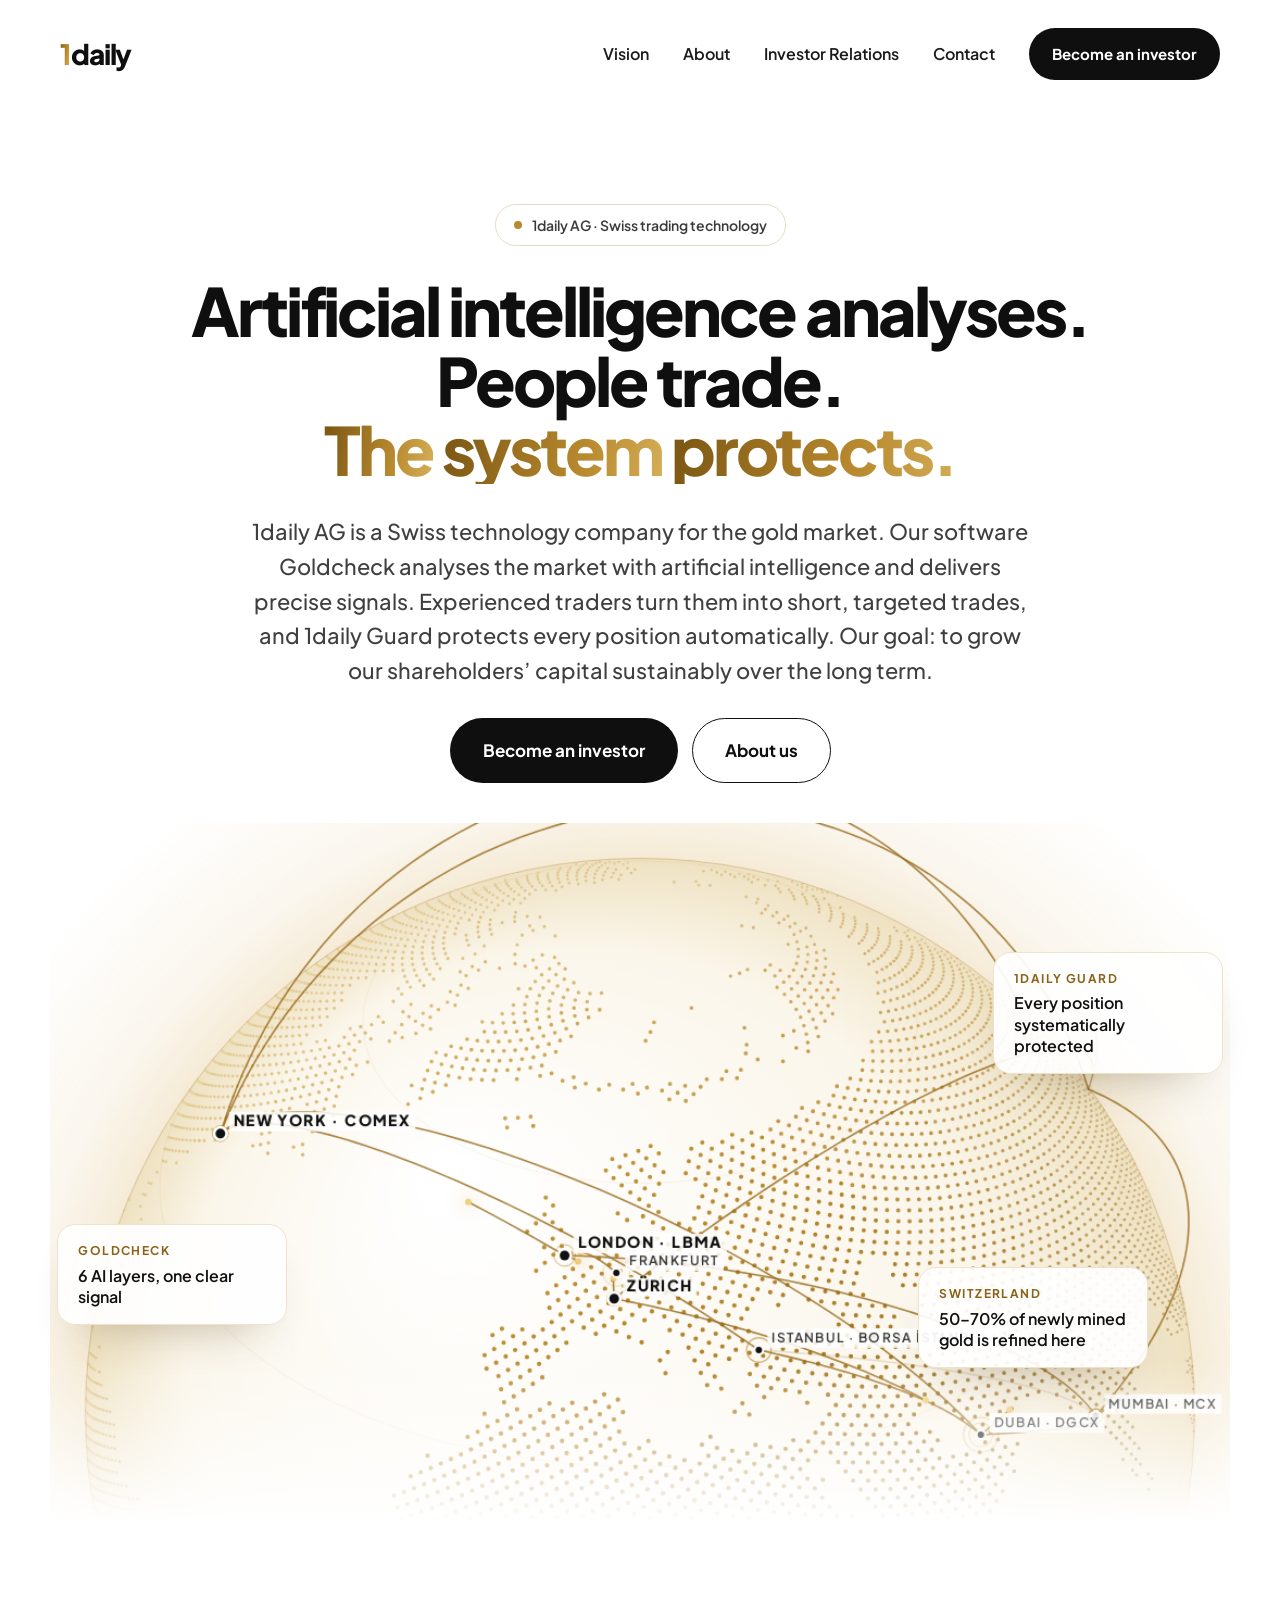
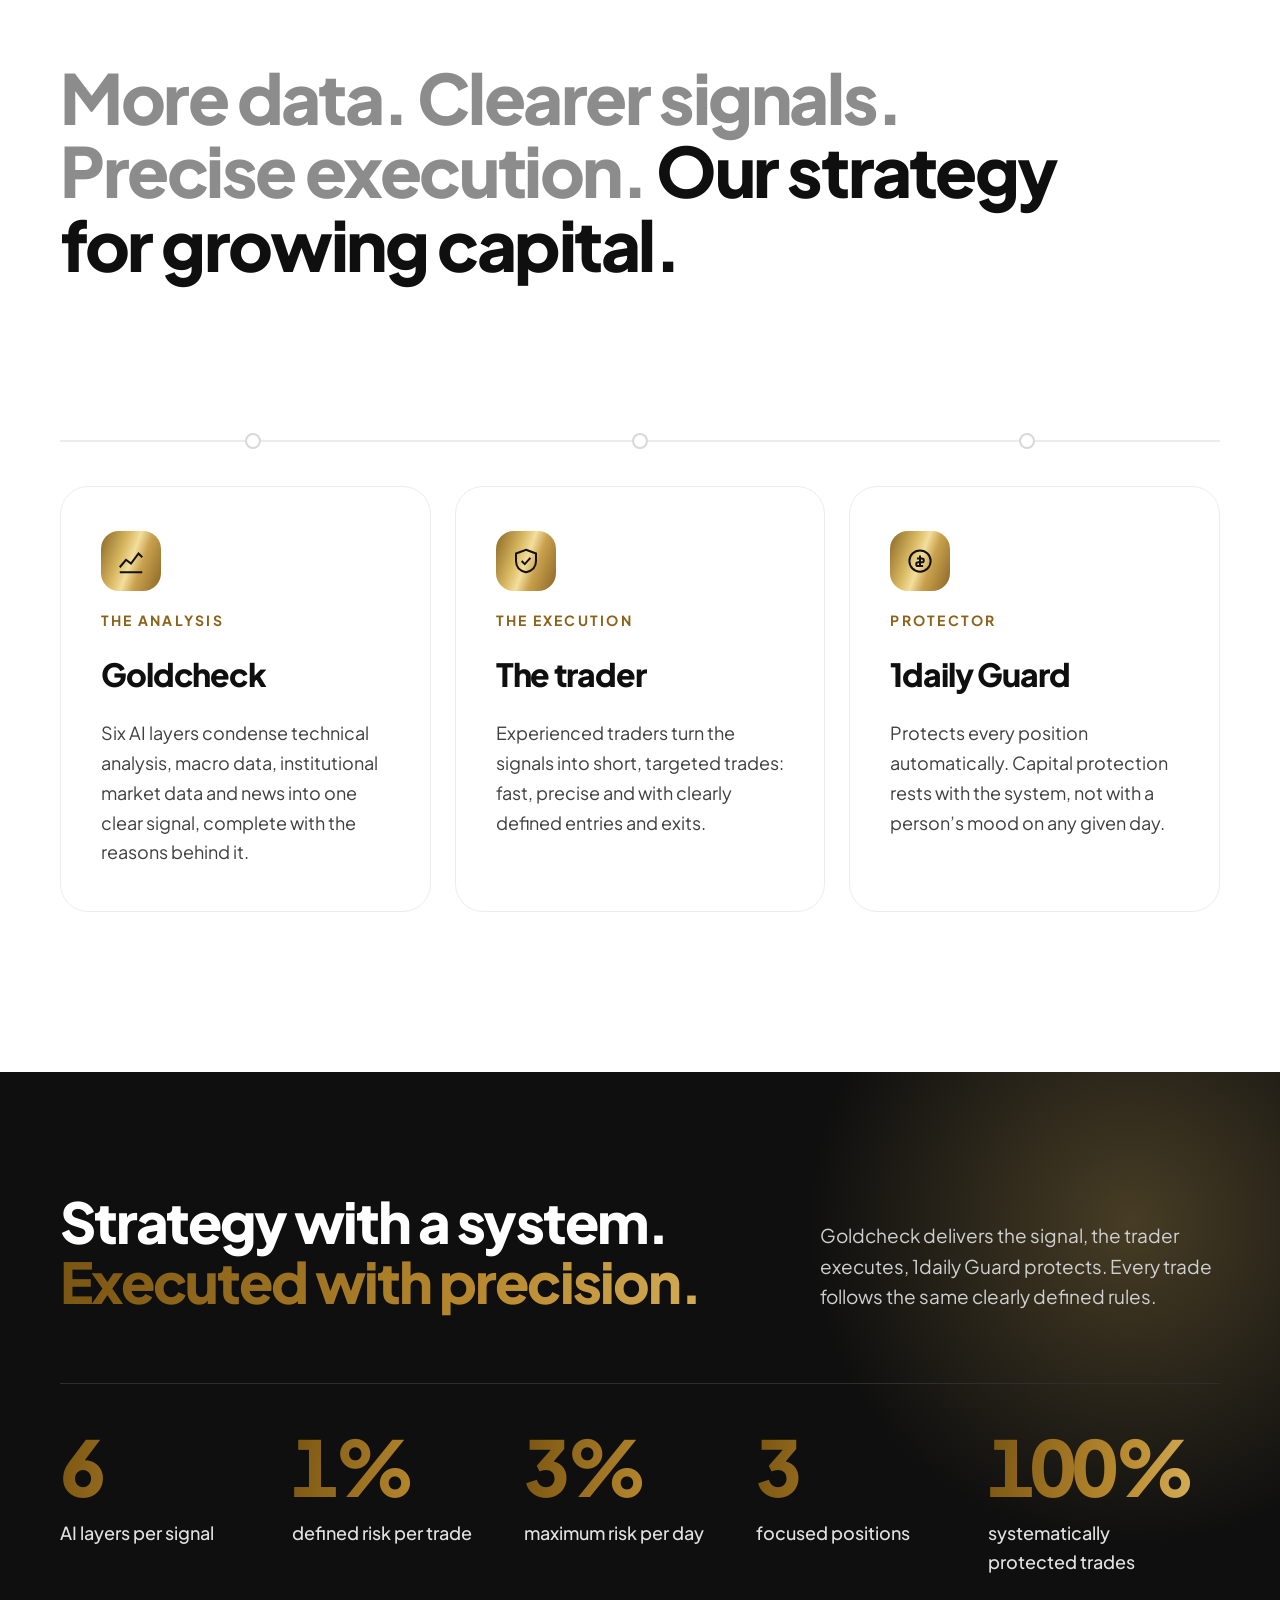
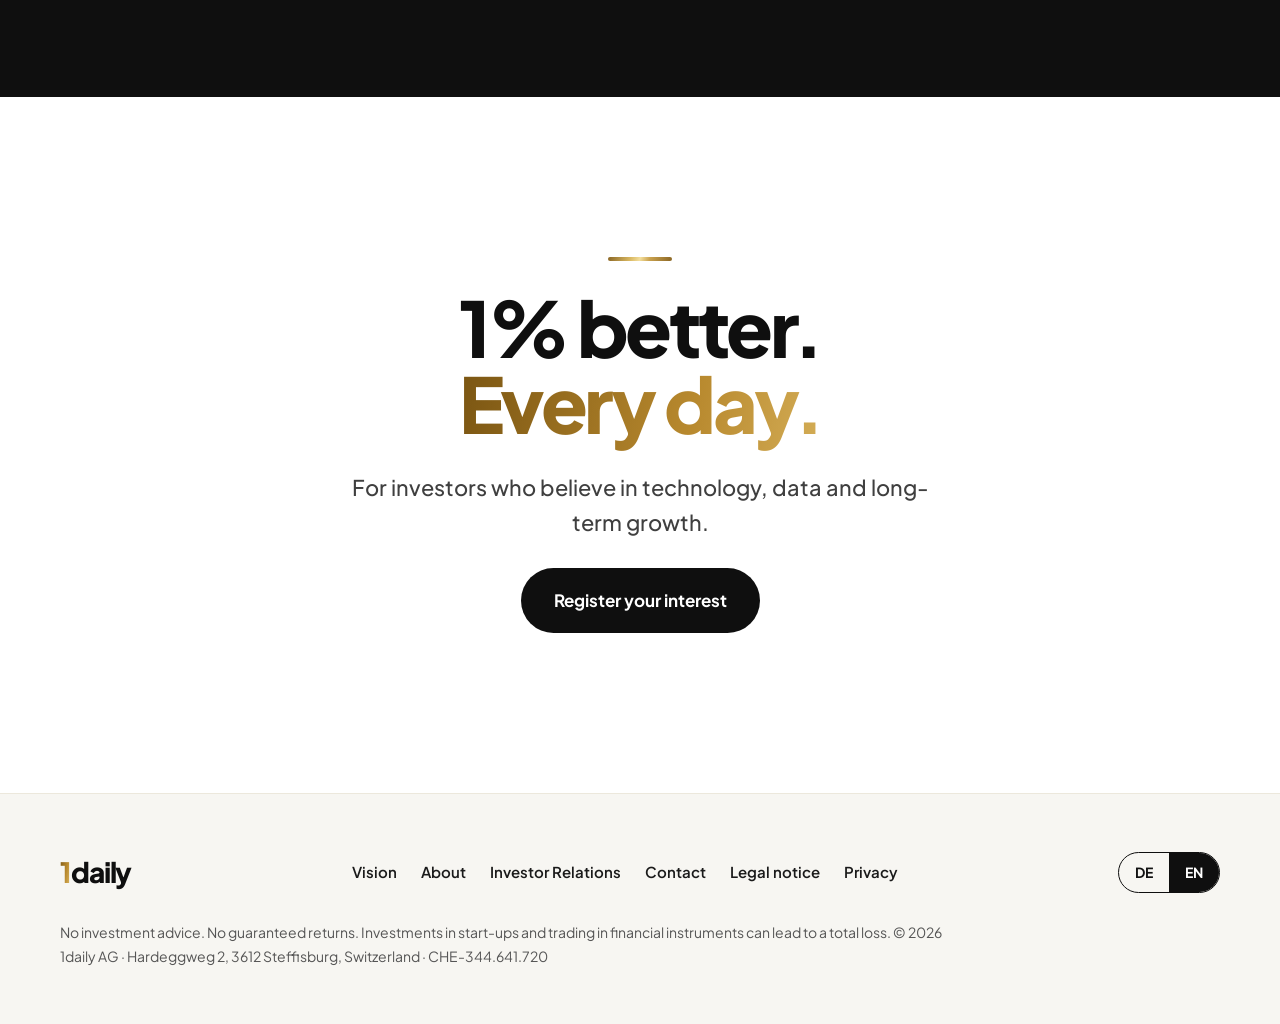
==== en/index.html @ 1e3e887a "Über uns: Gründerfoto (Mount Everest 2011) statt Platzhalter Co-Authored-By: Claude Opus 5.5 <norepl" ====
<!doctype html>
<html lang="en">
<head>
<meta charset="utf-8">
<meta name="viewport" content="width=device-width, initial-scale=1">
<title>1daily AG | Swiss trading technology for the gold market</title>
<meta name="description" content="1daily AG combines artificial intelligence, experienced traders and systematic capital protection for long-term, sustainable capital growth in the gold market.">
<meta property="og:type" content="website">
<meta property="og:title" content="1daily AG | Swiss trading technology for the gold market">
<meta property="og:description" content="1daily AG combines artificial intelligence, experienced traders and systematic capital protection for long-term, sustainable capital growth in the gold market.">
<meta property="og:locale" content="en_GB">
<meta name="theme-color" content="#FFFFFF">
<link rel="alternate" hreflang="de" href="../index.html">
<link rel="alternate" hreflang="en" href="index.html">
<link rel="alternate" hreflang="x-default" href="../index.html">
<link rel="icon" href="../assets/img/favicon.svg" type="image/svg+xml">
<link rel="preload" href="../assets/fonts/plus-jakarta-sans-latin-800-normal.woff2" as="font" type="font/woff2" crossorigin>
<link rel="stylesheet" href="../assets/css/style.css?v=7">
<script>
/* Spracherkennung: Deutsch ist Standard; ohne Deutsch im Browser → Englisch. Manuelle Wahl hat Vorrang. */
(function(){try{if(/bot|crawl|spider|slurp|lighthouse/i.test(navigator.userAgent))return;var cur=document.documentElement.lang,s=localStorage.getItem('lang'),want=s;
if(!want){var l=(navigator.languages&&navigator.languages.length?navigator.languages:[navigator.language||'']).map(function(x){return(x||'').toLowerCase()});
want=cur==='de'?(l.some(function(x){return x.indexOf('de')===0})?'de':'en'):((l[0]||'').indexOf('de')===0?'de':'en');}
if(want!==cur){var alt=document.querySelector('link[rel=alternate][hreflang='+want+']');if(alt)location.replace(alt.getAttribute('href'));}}catch(e){}})();
</script>
</head>
<body>
<a class="skip" href="#main">Skip to content</a>
<header class="site-header"><div class="wrap">
<a class="wordmark" href="index.html" aria-label="1daily AG, home"><span class="gold">1</span>daily</a>
<nav class="nav" aria-label="Main navigation"><a class="nl" href="vision.html">Vision</a><a class="nl" href="about.html">About</a><a class="nl" href="investor-relations.html">Investor Relations</a><a class="nl" href="contact.html">Contact</a><a class="btn btn-dark btn-sm" href="investor-relations.html#form">Become an investor</a></nav>
<button class="burger" type="button" data-menu="open" aria-label="Open menu" aria-expanded="false" aria-controls="mmenu"><svg width="28" height="28" viewBox="0 0 28 28" fill="none" stroke-width="2.2" stroke-linecap="round" aria-hidden="true"><defs><linearGradient id="bgold" x1="0" y1="0" x2="1" y2="0"><stop offset="0" stop-color="#8A6624"/><stop offset=".55" stop-color="#D9B862"/><stop offset="1" stop-color="#B8892E"/></linearGradient></defs><path stroke="url(#bgold)" d="M4 8h20M10 14h14M16 20h8"/></svg></button>
</div></header>
<div class="mmenu" id="mmenu" role="dialog" aria-modal="true" aria-label="Menu">
<div class="mmenu-top"><a class="wordmark" href="index.html" aria-label="1daily AG, home"><span class="gold">1</span>daily</a><button class="burger close" style="display:inline-flex" type="button" data-menu="close" aria-label="Close menu"><svg width="22" height="22" viewBox="0 0 24 24" fill="none" stroke="#0F0F0F" stroke-width="2" stroke-linecap="round" aria-hidden="true"><path d="M6 6l12 12M18 6L6 18"/></svg></button></div>
<nav aria-label="Mobile navigation"><a href="vision.html">Vision<svg width="22" height="22" viewBox="0 0 24 24" fill="none" stroke="#8A6219" stroke-width="2" aria-hidden="true"><path d="M5 12h14M13 6l6 6-6 6"/></svg></a><a href="about.html">About<svg width="22" height="22" viewBox="0 0 24 24" fill="none" stroke="#8A6219" stroke-width="2" aria-hidden="true"><path d="M5 12h14M13 6l6 6-6 6"/></svg></a><a href="investor-relations.html">Investor Relations<svg width="22" height="22" viewBox="0 0 24 24" fill="none" stroke="#8A6219" stroke-width="2" aria-hidden="true"><path d="M5 12h14M13 6l6 6-6 6"/></svg></a><a href="contact.html">Contact<svg width="22" height="22" viewBox="0 0 24 24" fill="none" stroke="#8A6219" stroke-width="2" aria-hidden="true"><path d="M5 12h14M13 6l6 6-6 6"/></svg></a></nav>
<div class="mmenu-bottom"><a class="btn btn-gold" href="investor-relations.html#form">Become an investor</a>
<div class="lang" style="align-self:center" aria-label="Language"><a href="../index.html" data-lang="de" hreflang="de" lang="de">Deutsch</a><a href="index.html" data-lang="en" hreflang="en" lang="en" aria-current="true">English</a></div>
<small>1daily AG · Steffisburg, Switzerland</small></div>
</div>
<main id="main">

<section class="hero">
<div class="pill up"><span class="dot blink"></span>1daily AG · Swiss trading technology</div>
<h1 class="h-xl up u1">Artificial intelligence analyses.<br>People trade.<br><span class="gold">The system protects.</span></h1>
<div class="up u2" style="display:flex;flex-direction:column;align-items:center;gap:8px">
<p class="lead" id="hero-lead">1daily AG is a Swiss technology company for the gold market. Our software Goldcheck analyses the market with artificial intelligence and delivers precise signals. Experienced traders turn them into short, targeted trades, and 1daily&nbsp;Guard protects every position automatically. Our goal: to grow our shareholders’ capital sustainably over the long term.</p>
<button class="more" type="button" data-more="hero-lead" aria-expanded="false" aria-controls="hero-lead"></button></div>
<div class="ctas up u3"><a class="btn btn-dark" href="investor-relations.html#form">Become an investor</a><a class="btn btn-light" href="about.html">About us</a></div>
</section>
<section class="globe-stage zoom" aria-label="Globe of the leading gold trading hubs">
<div class="globe-box"><canvas id="globe" data-cfg='{"lon0":6,"tilt":0.62,"scale":0.47,"speed":0.00005,"period":7600,"labels":true}' role="img" aria-label="Rotating globe with golden links between the leading gold trading hubs: London (LBMA), Zurich, Frankfurt, COMEX New York, SHFE Shanghai, JPX Osaka, MCX Mumbai, DGCX Dubai and Borsa İstanbul."></canvas></div>
<div class="globe-fade"></div>
<div class="chip float f1" style="left:3%;top:56%"><b>Goldcheck</b><span>6 AI layers, one clear signal</span></div>
<div class="chip float f2" style="right:3%;top:18%"><b>1daily&nbsp;Guard</b><span>Every position systematically protected</span></div>
<div class="chip float f3" style="right:9%;top:62%"><b>Switzerland</b><span>50–70% of newly mined gold is refined here</span></div>
</section>
<section class="wrap statement"><h2 class="reveal"><span class="muted">More data. Clearer signals. Precise execution.</span> Our strategy for growing capital.</h2></section>
<section class="wrap" style="padding-bottom:160px"><div class="grid g3" data-flow><article class="card reveal"><div class="icon"><svg width="30" height="30" viewBox="0 0 24 24" fill="none" stroke="#111" stroke-width="1.6" aria-hidden="true"><path d="M3 17l5-6 4 3 6-8 3 3"/><path d="M3 21h18"/></svg></div><div class="eyebrow">The analysis</div><h3>Goldcheck</h3><p>Six AI layers condense technical analysis, macro data, institutional market data and news into one clear signal, complete with the reasons behind it.</p></article><article class="card reveal"><div class="icon"><svg width="30" height="30" viewBox="0 0 24 24" fill="none" stroke="#111" stroke-width="1.6" aria-hidden="true"><path d="M12 3l8 3v6c0 5-3.5 8-8 9-4.5-1-8-4-8-9V6z"/><path d="M8.5 12l2.5 2.5 4.5-5"/></svg></div><div class="eyebrow">The execution</div><h3>The trader</h3><p>Experienced traders turn the signals into short, targeted trades: fast, precise and with clearly defined entries and exits.</p></article><article class="card reveal"><div class="icon"><svg width="30" height="30" viewBox="0 0 24 24" fill="none" stroke="#111" stroke-width="1.6" aria-hidden="true"><circle cx="12" cy="12" r="8.5"/><path d="M12 7.5v9M9.5 10h4a1.5 1.5 0 010 3h-3a1.5 1.5 0 000 3h4"/></svg></div><div class="eyebrow">Protector</div><h3>1daily&nbsp;Guard</h3><p>Protects every position automatically. Capital protection rests with the system, not with a person’s mood on any given day.</p></article></div></section>
<section class="dark"><div class="glow"></div><div class="wrap sec" style="position:relative;display:flex;flex-direction:column;gap:72px">
<div class="reveal" style="display:flex;flex-wrap:wrap;justify-content:space-between;align-items:flex-end;gap:28px">
<h2 class="h-l">Strategy with a system.<br><span class="gold">Executed with precision.</span></h2>
<p style="font-size:19px;max-width:400px">Goldcheck delivers the signal, the trader executes, 1daily&nbsp;Guard protects. Every trade follows the same clearly defined rules.</p></div>
<div class="rules"><div class="reveal"><div class="big gold">6</div><span>AI layers per signal</span></div><div class="reveal"><div class="big gold">1%</div><span>defined risk per trade</span></div><div class="reveal"><div class="big gold">3%</div><span>maximum risk per day</span></div><div class="reveal"><div class="big gold">3</div><span>focused positions</span></div><div class="reveal"><div class="big gold">100%</div><span>systematically protected trades</span></div></div></div></section>
<section class="wrap sec center" style="padding-top:160px;padding-bottom:160px">
<div class="bar reveal"></div>
<h2 class="reveal" style="font-size:clamp(44px,6vw,84px);line-height:1;letter-spacing:-.045em">1% better.<br><span class="gold">Every day.</span></h2>
<p class="reveal lead" style="max-width:600px">For investors who believe in technology, data and long-term growth.</p>
<a class="btn btn-dark reveal" href="investor-relations.html#form">Register your interest</a>
</section>
</main>
<footer class="site-footer"><div class="wrap">
<div class="foot-top"><a class="wordmark" href="index.html" aria-label="1daily AG, home"><span class="gold">1</span>daily</a>
<nav class="foot-nav" aria-label="Footer"><a href="vision.html">Vision</a><a href="about.html">About</a><a href="investor-relations.html">Investor Relations</a><a href="contact.html">Contact</a><a href="contact.html#impressum">Legal notice</a><a href="privacy.html">Privacy</a></nav>
<div class="lang" role="group" aria-label="Choose language"><a href="../index.html" data-lang="de" hreflang="de" lang="de">DE</a><a href="index.html" data-lang="en" hreflang="en" lang="en" aria-current="true">EN</a></div></div>
<p class="foot-legal">No investment advice. No guaranteed returns. Investments in start-ups and trading in financial instruments can lead to a total loss. © 2026 1daily AG · Hardeggweg 2, 3612 Steffisburg, Switzerland · CHE-344.641.720</p>
</div></footer>
<script src="../assets/js/config.js?v=5"></script>
<script src="../assets/js/globe.js?v=5"></script>
<script src="../assets/js/anim.js?v=4"></script>
<script src="../assets/js/main.js?v=4"></script>
</body>
</html>
---- assets/css/style.css ----
/* 1daily AG – Website Stylesheet */
@font-face{font-family:"Plus Jakarta Sans";font-style:normal;font-weight:400;font-display:swap;src:url(../fonts/plus-jakarta-sans-latin-400-normal.woff2) format("woff2");unicode-range:U+0000-00FF,U+0131,U+0152-0153,U+02BB-02BC,U+02C6,U+02DA,U+02DC,U+0304,U+0308,U+0329,U+2000-206F,U+20AC,U+2122,U+2191,U+2193,U+2212,U+2215,U+FEFF,U+FFFD}
@font-face{font-family:"Plus Jakarta Sans";font-style:normal;font-weight:500;font-display:swap;src:url(../fonts/plus-jakarta-sans-latin-500-normal.woff2) format("woff2");unicode-range:U+0000-00FF,U+0131,U+0152-0153,U+02BB-02BC,U+02C6,U+02DA,U+02DC,U+0304,U+0308,U+0329,U+2000-206F,U+20AC,U+2122,U+2191,U+2193,U+2212,U+2215,U+FEFF,U+FFFD}
@font-face{font-family:"Plus Jakarta Sans";font-style:normal;font-weight:600;font-display:swap;src:url(../fonts/plus-jakarta-sans-latin-600-normal.woff2) format("woff2");unicode-range:U+0000-00FF,U+0131,U+0152-0153,U+02BB-02BC,U+02C6,U+02DA,U+02DC,U+0304,U+0308,U+0329,U+2000-206F,U+20AC,U+2122,U+2191,U+2193,U+2212,U+2215,U+FEFF,U+FFFD}
@font-face{font-family:"Plus Jakarta Sans";font-style:normal;font-weight:700;font-display:swap;src:url(../fonts/plus-jakarta-sans-latin-700-normal.woff2) format("woff2");unicode-range:U+0000-00FF,U+0131,U+0152-0153,U+02BB-02BC,U+02C6,U+02DA,U+02DC,U+0304,U+0308,U+0329,U+2000-206F,U+20AC,U+2122,U+2191,U+2193,U+2212,U+2215,U+FEFF,U+FFFD}
@font-face{font-family:"Plus Jakarta Sans";font-style:normal;font-weight:800;font-display:swap;src:url(../fonts/plus-jakarta-sans-latin-800-normal.woff2) format("woff2");unicode-range:U+0000-00FF,U+0131,U+0152-0153,U+02BB-02BC,U+02C6,U+02DA,U+02DC,U+0304,U+0308,U+0329,U+2000-206F,U+20AC,U+2122,U+2191,U+2193,U+2212,U+2215,U+FEFF,U+FFFD}
@font-face{font-family:"Plus Jakarta Sans";font-style:normal;font-weight:400;font-display:swap;src:url(../fonts/plus-jakarta-sans-latin-ext-400-normal.woff2) format("woff2");unicode-range:U+0100-02BA,U+02BD-02C5,U+02C7-02CC,U+02CE-02D7,U+02DD-02FF,U+0304,U+0308,U+0329,U+1D00-1DBF,U+1E00-1E9F,U+1EF2-1EFF,U+2020,U+20A0-20AB,U+20AD-20C0,U+2113,U+2C60-2C7F,U+A720-A7FF}
@font-face{font-family:"Plus Jakarta Sans";font-style:normal;font-weight:600;font-display:swap;src:url(../fonts/plus-jakarta-sans-latin-ext-600-normal.woff2) format("woff2");unicode-range:U+0100-02BA,U+02BD-02C5,U+02C7-02CC,U+02CE-02D7,U+02DD-02FF,U+0304,U+0308,U+0329,U+1D00-1DBF,U+1E00-1E9F,U+1EF2-1EFF,U+2020,U+20A0-20AB,U+20AD-20C0,U+2113,U+2C60-2C7F,U+A720-A7FF}
@font-face{font-family:"Plus Jakarta Sans";font-style:normal;font-weight:800;font-display:swap;src:url(../fonts/plus-jakarta-sans-latin-ext-800-normal.woff2) format("woff2");unicode-range:U+0100-02BA,U+02BD-02C5,U+02C7-02CC,U+02CE-02D7,U+02DD-02FF,U+0304,U+0308,U+0329,U+1D00-1DBF,U+1E00-1E9F,U+1EF2-1EFF,U+2020,U+20A0-20AB,U+20AD-20C0,U+2113,U+2C60-2C7F,U+A720-A7FF}

:root{
  --ink:#0F0F0F;--text:#3F3F3F;--muted:#6A6A6A;--line:#ECECEC;--cream:#F7F6F2;--goldline:#ECE3CC;
  --gold-dark:#8A6219;--gold:#B8892E;
  --gold-text:linear-gradient(100deg,#7A5512 0%,#B8892E 30%,#D9B45E 50%,#B8892E 70%,#7A5512 100%);
  --gold-bg:linear-gradient(110deg,#8A6624 0%,#D9B862 35%,#F3DE9C 50%,#C9A14E 65%,#8A6624 100%);
  --wrap:1240px;--pad:40px;
}
*,*::before,*::after{box-sizing:border-box}
html{-webkit-text-size-adjust:100%;scroll-behavior:smooth}
body{margin:0;background:#FFF;color:#111;font-family:"Plus Jakarta Sans",ui-sans-serif,system-ui,-apple-system,"Segoe UI",sans-serif;font-size:18px;line-height:1.6;overflow-x:hidden}
a{color:inherit;text-decoration:none}
img{max-width:100%;display:block}
h1,h2,h3{margin:0;color:var(--ink);font-weight:800;letter-spacing:-.035em}
p{margin:0}
.wrap{max-width:var(--wrap);margin:0 auto;padding-left:var(--pad);padding-right:var(--pad)}
.skip{position:absolute;left:-999px;top:0;background:#000;color:#fff;padding:10px 16px;z-index:200}
.skip:focus{left:10px;top:10px}
:focus-visible{outline:3px solid #C9A14E;outline-offset:3px}

/* Typo */
.gold{background:var(--gold-text);background-size:220% 100%;-webkit-background-clip:text;background-clip:text;color:transparent;animation:sheen 7s linear infinite}
@keyframes sheen{to{background-position:-220% 0}}
.eyebrow{font-size:14px;font-weight:700;letter-spacing:.16em;text-transform:uppercase;color:var(--gold-dark)}
.h-xl{font-size:clamp(36px,5.2vw,78px);line-height:1.04;letter-spacing:-.045em}
.h-l{font-size:clamp(34px,4.4vw,64px);line-height:1.06}
.h-m{font-size:clamp(28px,3vw,40px);line-height:1.15}
.lead{font-size:clamp(19px,1.7vw,22px);line-height:1.6;font-weight:500;color:var(--text)}
.body{font-size:19px;line-height:1.7;font-weight:500;color:var(--text)}
.muted{color:#8C8C8C}

/* Buttons */
.btn{display:inline-flex;align-items:center;justify-content:center;gap:10px;border-radius:999px;font-weight:700;font-size:17px;padding:18px 32px;border:1.5px solid transparent;cursor:pointer;font-family:inherit;transition:transform .25s ease,box-shadow .25s ease}
.btn:hover{transform:translateY(-2px);box-shadow:0 14px 30px -14px rgba(0,0,0,.45)}
.btn-dark{background:var(--ink);color:#FFF}
.btn-light{background:#FFF;color:var(--ink);border-color:var(--ink)}
.btn-gold{background:var(--gold-bg);color:#111;font-weight:800}
.btn-sm{padding:13px 22px;font-size:15px}

/* Header */
.site-header{position:relative;z-index:20}
.site-header .wrap{display:flex;align-items:center;justify-content:space-between;gap:18px;padding-top:28px;padding-bottom:28px}
.wordmark{font-size:28px;font-weight:800;letter-spacing:-.04em;color:var(--ink)}
.nav{display:flex;align-items:center;gap:34px;font-size:16px;font-weight:600;color:#1A1A1A}
.nav a.nl:hover,.nav a[aria-current="page"]{color:var(--gold-dark)}
.burger{display:none;width:48px;height:48px;border-radius:12px;border:0;background:transparent;margin-right:-10px;transition:transform .25s ease;align-items:center;justify-content:center;cursor:pointer;padding:0}
.burger:hover{transform:translateX(-2px)}
.burger:active{transform:scale(.94)}
.mmenu{position:fixed;inset:0;z-index:100;background:#FFF;display:none;flex-direction:column;padding:28px 28px 36px;overflow-y:auto}
.menu-open .mmenu{display:flex;animation:menuin .35s cubic-bezier(.2,.7,.2,1) both}
.menu-open{overflow:hidden}
@keyframes menuin{from{opacity:0;transform:translateY(-12px)}to{opacity:1;transform:none}}
.mmenu-top{display:flex;justify-content:space-between;align-items:center}
.mmenu nav{display:flex;flex-direction:column;margin-top:48px;border-top:1px solid var(--line)}
.mmenu nav a{display:flex;justify-content:space-between;align-items:center;padding:22px 0;border-bottom:1px solid var(--line);font-size:30px;font-weight:800;letter-spacing:-.03em;color:var(--ink)}
.mmenu nav a:hover,.mmenu nav a[aria-current="page"]{color:var(--gold-dark)}
.mmenu-bottom{margin-top:auto;padding-top:40px;display:flex;flex-direction:column;gap:18px;text-align:center}
.mmenu-bottom .btn{width:100%;padding:20px;font-size:18px}
.mmenu-bottom small{font-size:14px;color:#555}

/* Hero (Startseite) */
.hero{max-width:1100px;margin:0 auto;padding:96px var(--pad) 0;text-align:center;display:flex;flex-direction:column;align-items:center;gap:30px}
.pill{display:inline-flex;align-items:center;gap:10px;border:1px solid #E6DCC2;border-radius:999px;padding:9px 18px;font-size:14px;font-weight:600;color:#3A3A3A}
.dot{width:8px;height:8px;border-radius:50%;background:var(--gold)}
.hero .lead{max-width:780px}
.more{display:none;background:none;border:0;padding:6px 0;font:inherit;font-size:16px;font-weight:700;color:var(--gold-dark);cursor:pointer}
.ctas{display:flex;flex-wrap:wrap;justify-content:center;gap:14px}
.globe-stage{position:relative;max-width:var(--wrap);margin:40px auto 0;height:clamp(420px,56vw,760px);overflow:hidden}
.globe-box{position:absolute;left:50%;top:0;width:min(1180px,140%);aspect-ratio:1/1;transform:translateX(-50%)}
.globe-box canvas{position:absolute;inset:0;width:100%;height:100%;display:block;cursor:grab;touch-action:pan-y}
.globe-fade{position:absolute;left:0;right:0;bottom:0;height:180px;background:linear-gradient(180deg,rgba(255,255,255,0) 0%,#FFF 90%);pointer-events:none}
.chip{position:absolute;background:rgba(255,255,255,.92);border:1px solid var(--goldline);border-radius:18px;padding:16px 20px;box-shadow:0 24px 50px -30px rgba(80,55,10,.45);display:flex;flex-direction:column;gap:4px;max-width:230px;pointer-events:none}
.chip b{font-size:12px;font-weight:700;letter-spacing:.12em;text-transform:uppercase;color:var(--gold-dark)}
.chip span{font-size:16px;font-weight:600;line-height:1.35;color:#111}
.statement{padding-top:120px;padding-bottom:160px}
.statement h2{font-size:clamp(34px,5.4vw,72px);line-height:1.06;max-width:1000px}

/* Karten */
.grid{display:grid;gap:24px}
.g3{grid-template-columns:repeat(auto-fit,minmax(300px,1fr))}
.g4{grid-template-columns:repeat(auto-fit,minmax(240px,1fr))}
.card{border:1.5px solid var(--line);border-radius:28px;padding:44px 40px;display:flex;flex-direction:column;gap:18px;background:#FFF;transition:transform .35s ease,border-color .35s ease,box-shadow .35s ease}
.card:hover{transform:translateY(-6px);border-color:#D9B45E;box-shadow:0 30px 60px -36px rgba(122,85,18,.45)}
.icon{width:60px;height:60px;border-radius:18px;background:var(--gold-bg);display:flex;align-items:center;justify-content:center}
.card h3{font-size:32px}
.card p{font-size:18px;line-height:1.65;color:var(--text)}
.num{font-size:15px;font-weight:800;color:var(--gold-dark)}

/* Sektionen */
.sec{padding-top:120px;padding-bottom:120px}
.sec-tight{padding-top:40px}
.bg-cream{background:var(--cream)}
.dark{background:var(--ink);color:#FFF;position:relative;overflow:hidden}
.dark h2,.dark h3{color:#FFF}
.dark p{color:#CFCFCF}
.glow{position:absolute;right:-200px;top:-200px;width:700px;height:700px;border-radius:50%;background:radial-gradient(circle,rgba(217,180,94,.28),rgba(217,180,94,0) 65%);pointer-events:none}
.sec-head{display:flex;flex-direction:column;gap:20px;max-width:880px;margin-bottom:64px}
.split{display:flex;flex-wrap:wrap;gap:64px}
.split>*{flex:1 1 380px}
.stack{display:flex;flex-direction:column;gap:22px}
.rules{display:grid;grid-template-columns:repeat(auto-fit,minmax(190px,1fr));border-top:1px solid #2E2E2E}
.rules>div{padding:44px 28px 0 0;display:flex;flex-direction:column;gap:14px}
.big{font-size:clamp(56px,6vw,88px);font-weight:800;letter-spacing:-.05em;line-height:1}
.dark .rules span{font-size:18px;font-weight:500;color:#E2E2E2}
.center{text-align:center;display:flex;flex-direction:column;align-items:center;gap:28px}
.bar{width:64px;height:4px;border-radius:4px;background:var(--gold-bg)}
.rule{height:2px;width:100%;background:var(--gold-bg);transform-origin:left center;animation:rule 1.8s cubic-bezier(.2,.7,.2,1) .4s both}
@keyframes rule{from{transform:scaleX(0)}}
.page-hero{padding-top:110px;padding-bottom:110px;display:flex;flex-direction:column;gap:30px}
.page-hero h1{font-size:clamp(40px,6vw,92px);line-height:1.03;letter-spacing:-.045em;max-width:1100px}
.page-hero .lead{max-width:780px;font-size:clamp(20px,1.8vw,24px)}
blockquote{margin:0}
.quote{padding:56px;border-radius:32px;background:var(--cream);font-size:clamp(24px,2.6vw,38px);line-height:1.3;font-weight:700;letter-spacing:-.025em;color:var(--ink)}
.quote-side{border-left:3px solid #C9A14E;padding-left:40px;display:flex;flex-direction:column;gap:22px}
.quote-side .q{font-size:clamp(22px,2vw,28px);line-height:1.5;font-weight:600;color:var(--ink);letter-spacing:-.015em}
.mix{display:flex;flex-wrap:wrap;gap:40px;margin-top:64px}
.mix>div{flex:1 1 260px;border-top:3px solid #C9A14E;padding-top:24px}
.mix b{display:block;font-size:26px;font-weight:800;letter-spacing:-.02em}
.mix p{margin-top:10px;color:#4A4A4A}
.facts{display:grid;grid-template-columns:repeat(auto-fit,minmax(220px,1fr));gap:0;border-top:1px solid var(--line)}
.facts>div{padding:28px 24px 28px 0;border-bottom:1px solid var(--line)}
.facts dt{font-size:13px;font-weight:700;letter-spacing:.12em;text-transform:uppercase;color:var(--gold-dark)}
.facts dd{margin:8px 0 0;font-size:19px;font-weight:600;color:var(--ink)}
.portrait{aspect-ratio:4/5;border-radius:30px;background:linear-gradient(160deg,#F7F1E1,#FFFFFF 60%);border:1px solid var(--goldline);display:flex;align-items:flex-end;justify-content:flex-start;padding:36px;overflow:hidden;position:relative}
.portrait .initials{position:absolute;right:-20px;top:-40px;font-size:260px;font-weight:800;letter-spacing:-.06em;line-height:1;opacity:.9}
.stat-row{display:flex;gap:44px;flex-wrap:wrap}
.stat-row .big{font-size:64px}
.funds{display:grid;grid-template-columns:repeat(auto-fit,minmax(200px,1fr));gap:18px}
.funds>div{background:#1A1A1A;border:1px solid #2E2E2E;border-radius:22px;padding:28px}
.funds span{display:block;margin-top:8px;color:#D6D6D6;font-size:17px}

/* Formulare */
.form{display:grid;grid-template-columns:1fr 1fr;gap:20px}
.form .full{grid-column:1/-1}
.field{display:flex;flex-direction:column;gap:8px}
.field label{font-size:15px;font-weight:700;color:var(--ink)}
.field input,.field select,.field textarea{font:inherit;font-size:17px;padding:16px 18px;border:1.5px solid #DADADA;border-radius:16px;background:#FFF;color:#111;width:100%}
.field textarea{min-height:150px;resize:vertical}
.field input:focus,.field select:focus,.field textarea:focus{border-color:#B8892E;outline:none;box-shadow:0 0 0 4px rgba(217,180,94,.25)}
.check{display:flex;gap:12px;align-items:flex-start;font-size:15px;line-height:1.55;color:var(--text)}
.check input{width:20px;height:20px;margin-top:2px;accent-color:#8A6219;flex:none}
.check a{text-decoration:underline}
.hp{position:absolute;left:-5000px}
.form-card{background:#FFF;border:1.5px solid var(--line);border-radius:32px;padding:48px}
.form-status{grid-column:1/-1;font-size:16px;font-weight:600;min-height:1em}
.form-status.err{color:#A1261B}
.success{display:none;text-align:center;padding:40px 10px;flex-direction:column;align-items:center;gap:14px}
.sent .success{display:flex}
.sent form{display:none}
.risk{background:var(--cream);border-radius:24px;padding:32px 36px;font-size:15px;line-height:1.7;color:var(--text)}
.risk b{display:block;font-size:13px;letter-spacing:.12em;text-transform:uppercase;color:var(--gold-dark);margin-bottom:8px}
.legal h2{font-size:28px;margin:48px 0 14px}
.legal p,.legal li{font-size:17px;line-height:1.75;color:var(--text)}
.legal ul{padding-left:22px}

/* Footer */
.site-footer{background:var(--cream);border-top:1px solid #ECE8DC}
.site-footer .wrap{padding-top:56px;padding-bottom:56px;display:flex;flex-direction:column;gap:26px}
.foot-top{display:flex;flex-wrap:wrap;justify-content:space-between;gap:24px;align-items:center}
.foot-nav{display:flex;flex-wrap:wrap;gap:24px;font-size:15px;font-weight:600;color:#1A1A1A}
.foot-nav a:hover{color:var(--gold-dark)}
.lang{display:inline-flex;border:1.5px solid var(--ink);border-radius:999px;overflow:hidden;font-size:14px;font-weight:700}
.lang a{padding:8px 16px}
.lang a[aria-current="true"]{background:var(--ink);color:#FFF}
.foot-legal{font-size:14px;line-height:1.7;color:#555;max-width:900px}

/* Animationen */
.up{animation:up 1s cubic-bezier(.2,.7,.2,1) both}.u1{animation-delay:.12s}.u2{animation-delay:.24s}.u3{animation-delay:.36s}
@keyframes up{from{opacity:0;transform:translateY(28px)}to{opacity:1;transform:none}}
.zoom{animation:zoom 1.6s cubic-bezier(.2,.7,.2,1) .2s both}
@keyframes zoom{from{opacity:0;transform:scale(.92) translateY(30px)}to{opacity:1;transform:none}}
.float{animation:float 6s ease-in-out infinite}.f1{animation-delay:-1.5s}.f2{animation-delay:-3s}.f3{animation-delay:-4.5s}
@keyframes float{0%,100%{transform:translateY(0)}50%{transform:translateY(-10px)}}
.blink{animation:blink 2s ease-in-out infinite}@keyframes blink{50%{opacity:.25}}
@supports (animation-timeline:view()){.reveal{animation:up linear both;animation-timeline:view();animation-range:entry 0% cover 30%}}

/* Mobile */
@media (max-width:860px){
  :root{--pad:24px}
  body{font-size:17px}
  .nav{display:none}
  .burger{display:inline-flex}
  .hero{padding-top:56px;gap:24px}
  .h-xl{font-size:clamp(32px,9vw,40px);letter-spacing:-.03em;line-height:1.08}
  .page-hero h1,.h-l{hyphens:manual}
  .page-hero h1{font-size:clamp(34px,9.5vw,44px);letter-spacing:-.035em}
  .hero .lead{display:-webkit-box;-webkit-line-clamp:3;-webkit-box-orient:vertical;overflow:hidden;font-size:18px}
  .hero .lead.open{display:block}
  .more{display:inline-flex}
  .chip{display:none}
  .sec{padding-top:84px;padding-bottom:84px}
  .statement{padding-top:72px;padding-bottom:96px}
  .page-hero{padding-top:64px;padding-bottom:72px}
  .card{padding:34px 28px}
  .quote{padding:34px 28px}
  .quote-side{padding-left:24px}
  .form{grid-template-columns:1fr}
  .form-card{padding:28px 22px;border-radius:24px}
  .btn{padding:17px 26px}
}
@media (prefers-reduced-motion:reduce){
  .up,.zoom,.gold,.float,.blink,.rule,.reveal,.mmenu{animation:none!important}
  html{scroll-behavior:auto}
}

/* ===== Interaktive Animationen (anim.js) ===== */
h1.wsplit .w{display:inline-block;overflow:hidden;vertical-align:top;padding-bottom:.14em;margin-bottom:-.14em}
h1.wsplit .wi{display:inline-block;animation:wordup .9s cubic-bezier(.2,.75,.2,1) both}
@keyframes wordup{from{transform:translateY(105%) rotate(2deg);opacity:0}to{transform:none;opacity:1}}
h1.wsplit .gold-words{background:none;animation:none}
.gold-lit-pending{-webkit-text-fill-color:#C4C4C4;transition:-webkit-text-fill-color 1.1s cubic-bezier(.2,.7,.2,1)}
.dark .gold-lit-pending{-webkit-text-fill-color:#5A5A5A}
.gold-lit-pending.gold-lit{-webkit-text-fill-color:transparent}
.rules .big,.funds .gold{font-variant-numeric:tabular-nums}
.flow-track{position:relative;height:2px;background:var(--line);margin:0 0 44px;border-radius:2px}
.flow-fill{position:absolute;inset:0;background:var(--gold-bg);transform:scaleX(0);transform-origin:left center;border-radius:2px;transition:transform .15s linear}
.flow-dot{position:absolute;top:50%;width:16px;height:16px;margin:-8px 0 0 -8px;border-radius:50%;background:#FFF;border:2px solid #D8D8D8;transition:border-color .4s,background .4s,box-shadow .4s,transform .4s}
.flow-dot.on{border-color:#B8892E;background:#F3DE9C;box-shadow:0 0 0 6px rgba(217,180,94,.22);transform:scale(1.15)}
[data-flow] .card{transition:transform .35s ease,border-color .5s ease,box-shadow .5s ease,opacity .5s ease}
[data-flow] .card:not(.flow-on){opacity:.55}
[data-flow] .card.flow-on{border-color:#E3CF9B}
.grid{perspective:1200px}
.card{position:relative}
.card::after{content:"";position:absolute;inset:0;border-radius:inherit;pointer-events:none;opacity:0;transition:opacity .3s;background:radial-gradient(420px circle at var(--mx,50%) var(--my,50%),rgba(243,222,156,.28),transparent 60%)}
.card.tilt::after{opacity:1}
.card.tilt{transition:rotate .08s linear,border-color .35s,box-shadow .35s}
.card{transition:transform .35s ease,border-color .35s ease,box-shadow .35s ease,rotate .5s ease}
@media (max-width:860px){
  .flow-track{display:none}
  [data-flow] .card:not(.flow-on){opacity:1}
  [data-flow] .card{border-left:3px solid var(--line)}
  [data-flow] .card.flow-on{border-left-color:#C9A14E}
}
.no-motion .gold-lit-pending{-webkit-text-fill-color:transparent}

/* ===== Sektion «Ein Tropfen im Ozean» ===== */
.ocean-grid{display:grid;grid-template-columns:1fr 1fr;gap:64px;align-items:center}
.ocean-big{display:flex;align-items:baseline;gap:14px;flex-wrap:wrap;line-height:1}
.ocean-big .count{font-size:clamp(88px,11vw,168px);font-weight:800;letter-spacing:-.06em;font-variant-numeric:tabular-nums}
.ocean-unit{font-size:clamp(26px,2.6vw,38px);font-weight:800;letter-spacing:-.03em;color:var(--ink)}
.ocean-src{font-size:14px;color:var(--muted)}
.ocean-src a{text-decoration:underline}
.ocean-fig{margin:0;display:flex;flex-direction:column;gap:22px;align-items:center}
.ocean-fig svg{width:min(100%,440px);height:auto;overflow:visible}
.ocean-fig figcaption{display:flex;flex-direction:column;gap:8px;font-size:15px;color:var(--text);max-width:420px}
.ocean-fig figcaption span{display:flex;gap:10px;align-items:flex-start}
.lg{flex:none;display:inline-block;margin-top:5px}
.lg-ring{width:14px;height:14px;border-radius:50%;border:2px solid #C9A14E}
.lg-dot{width:8px;height:8px;margin:7px 3px 0;border-radius:50%;background:#0F0F0F}
.o-ring{stroke-dasharray:1163;stroke-dashoffset:0}
.js-anim:not(.no-motion) .ocean-fig .o-ring{stroke-dashoffset:1163;transition:stroke-dashoffset 2.2s cubic-bezier(.2,.7,.2,1)}
.js-anim:not(.no-motion) .ocean-fig.in .o-ring{stroke-dashoffset:0}
.o-ring2{transform-origin:200px 200px;animation:spin 60s linear infinite}
.o-ring2+.o-ring2{animation-direction:reverse;animation-duration:80s}
@keyframes spin{to{transform:rotate(360deg)}}
.o-pulse{transform-origin:262px 232px;animation:opulse 2.4s ease-out infinite}
@keyframes opulse{from{transform:scale(1);opacity:.6}to{transform:scale(5);opacity:0}}
.ocean-pts{display:grid;grid-template-columns:repeat(auto-fit,minmax(260px,1fr));gap:40px;margin-top:88px}
.ocean-pts>div{border-top:3px solid #C9A14E;padding-top:24px}
.ocean-pts b{display:block;font-size:24px;font-weight:800;letter-spacing:-.02em;margin-top:8px;color:var(--ink)}
.ocean-pts p{margin-top:10px;color:#4A4A4A;font-size:17px;line-height:1.65}
.ocean-close{margin-top:80px;font-size:clamp(26px,2.6vw,40px);font-weight:800;letter-spacing:-.03em;line-height:1.25;color:var(--ink)}
@media (max-width:860px){.ocean-grid{grid-template-columns:1fr;gap:48px}.ocean-pts{margin-top:56px}.ocean-close{margin-top:56px}}
@media (prefers-reduced-motion:reduce){.o-ring2,.o-pulse{animation:none}}

/* Mindestbeteiligung */
.min-pill{display:inline-flex;align-self:flex-start;align-items:center;gap:8px;margin-top:6px;border:1px solid rgba(217,180,94,.55);border-radius:999px;padding:10px 20px;font-size:16px;font-weight:600;color:#E6E6E6;background:rgba(217,180,94,.08)}
.min-pill b{color:#F3DE9C;font-weight:800}

/* Gründerfoto */
.portrait.photo{margin:0;padding:0;border:0;background:#1A1A1A;box-shadow:0 40px 80px -40px rgba(80,55,10,.45)}
.portrait.photo picture,.portrait.photo img{position:absolute;inset:0;width:100%;height:100%}
.portrait.photo img{object-fit:cover;object-position:50% 40%;transition:transform 1.2s cubic-bezier(.2,.7,.2,1)}
.portrait.photo:hover img{transform:scale(1.03)}
.portrait.photo figcaption{position:absolute;left:0;right:0;bottom:0;padding:70px 28px 24px;background:linear-gradient(180deg,rgba(0,0,0,0),rgba(0,0,0,.62));color:#F3DE9C;font-size:13px;font-weight:700;letter-spacing:.14em;text-transform:uppercase}
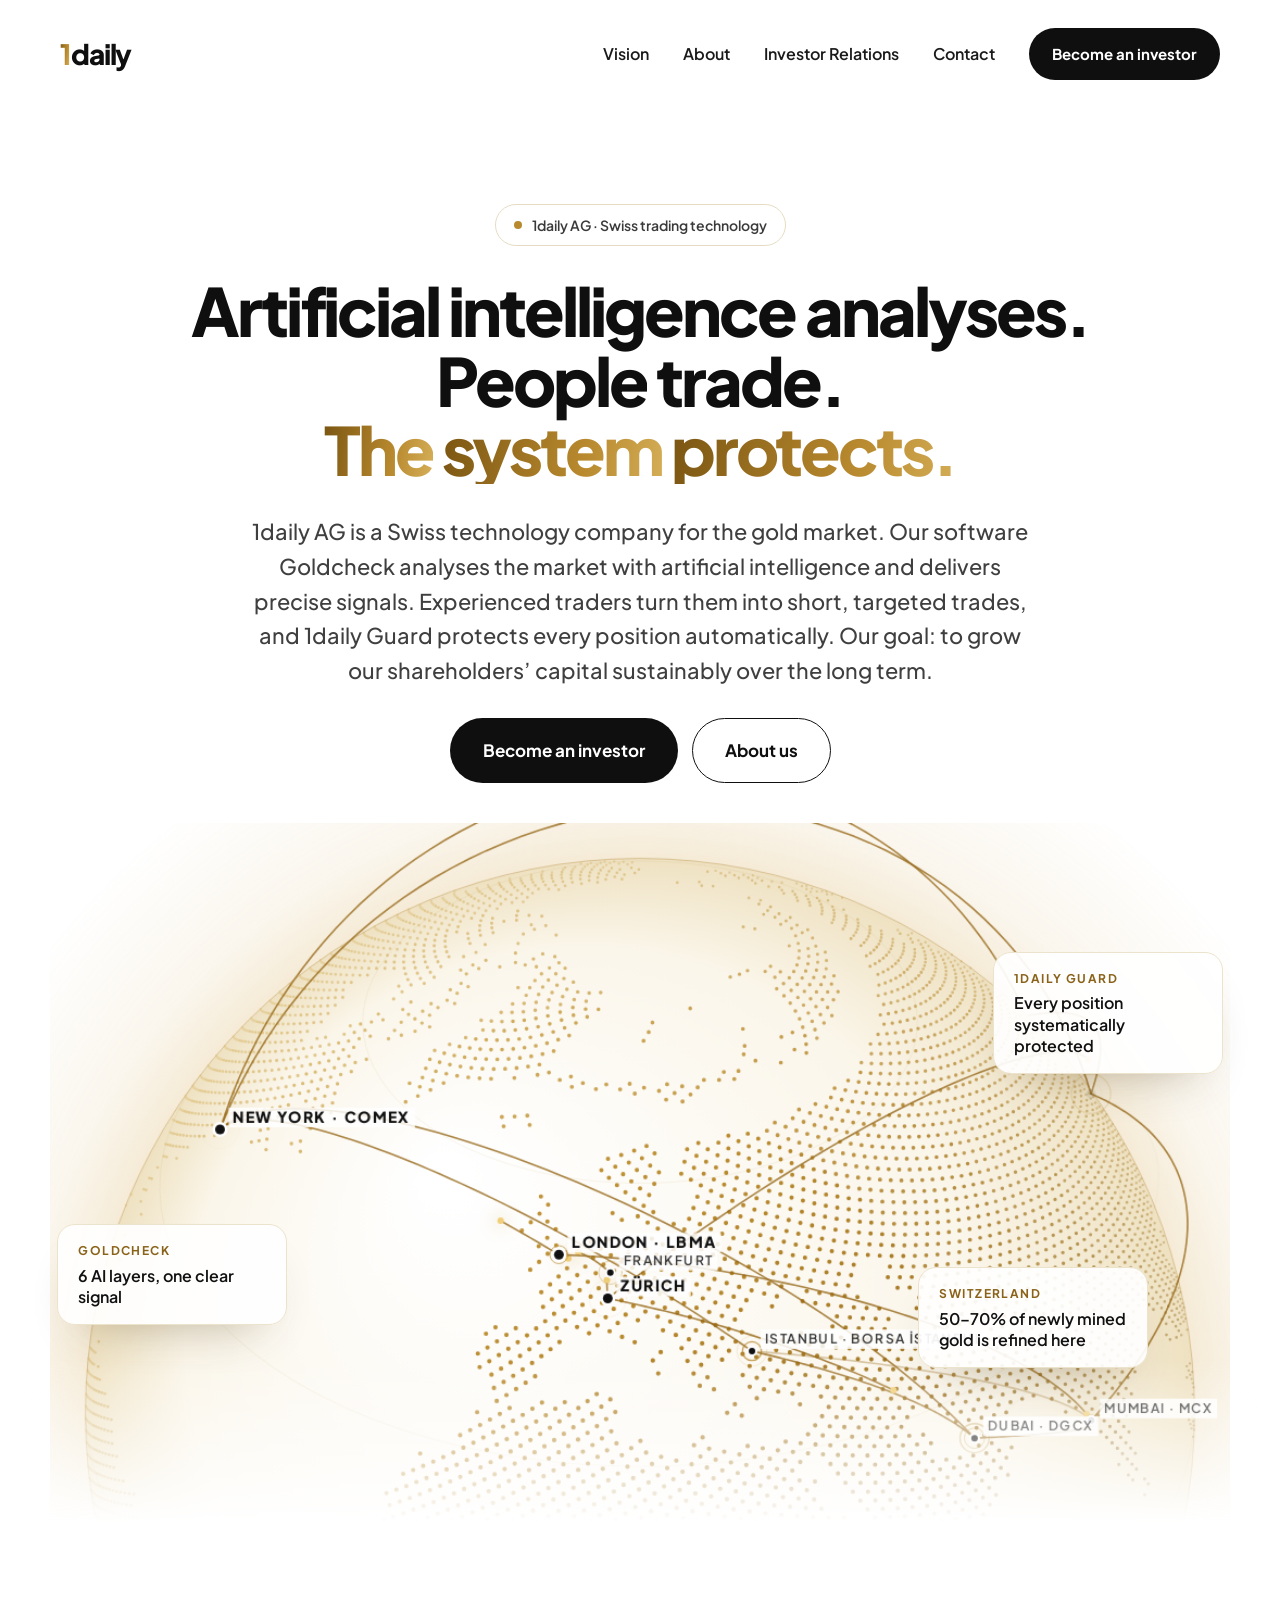
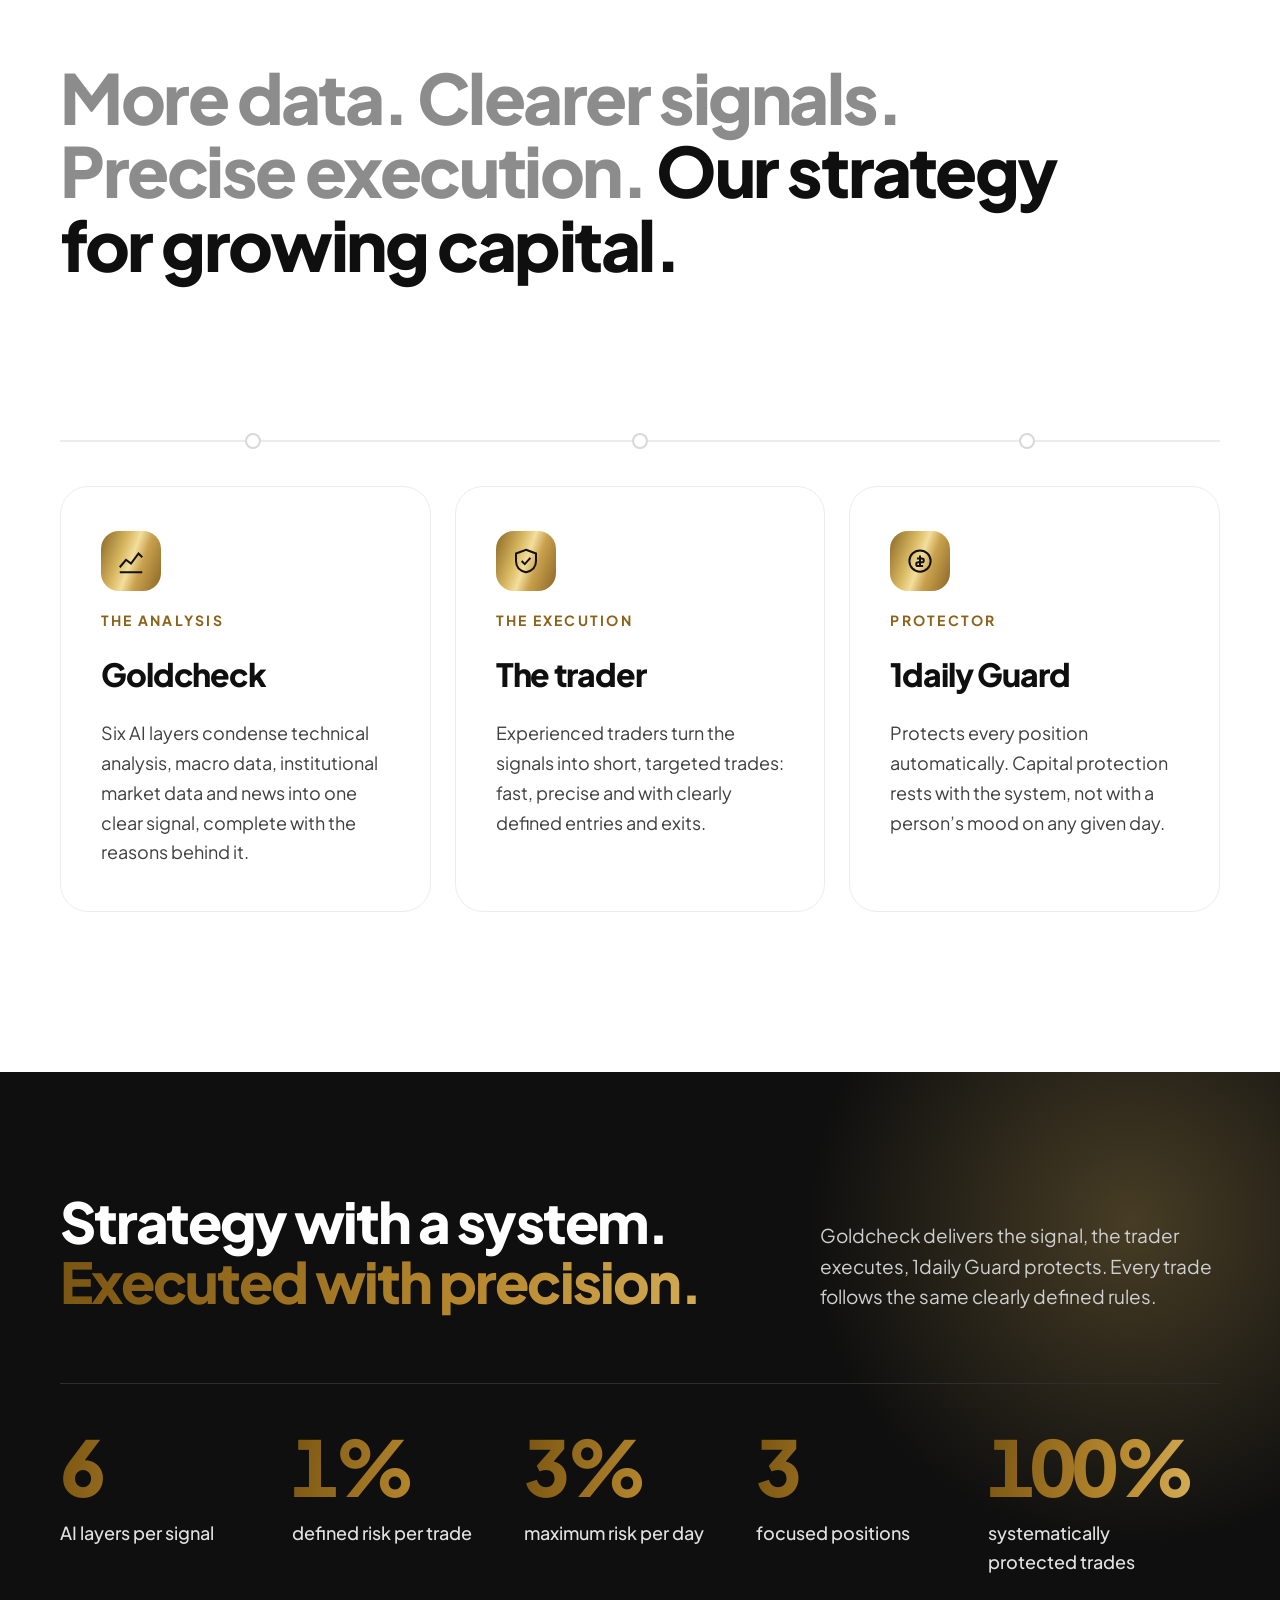
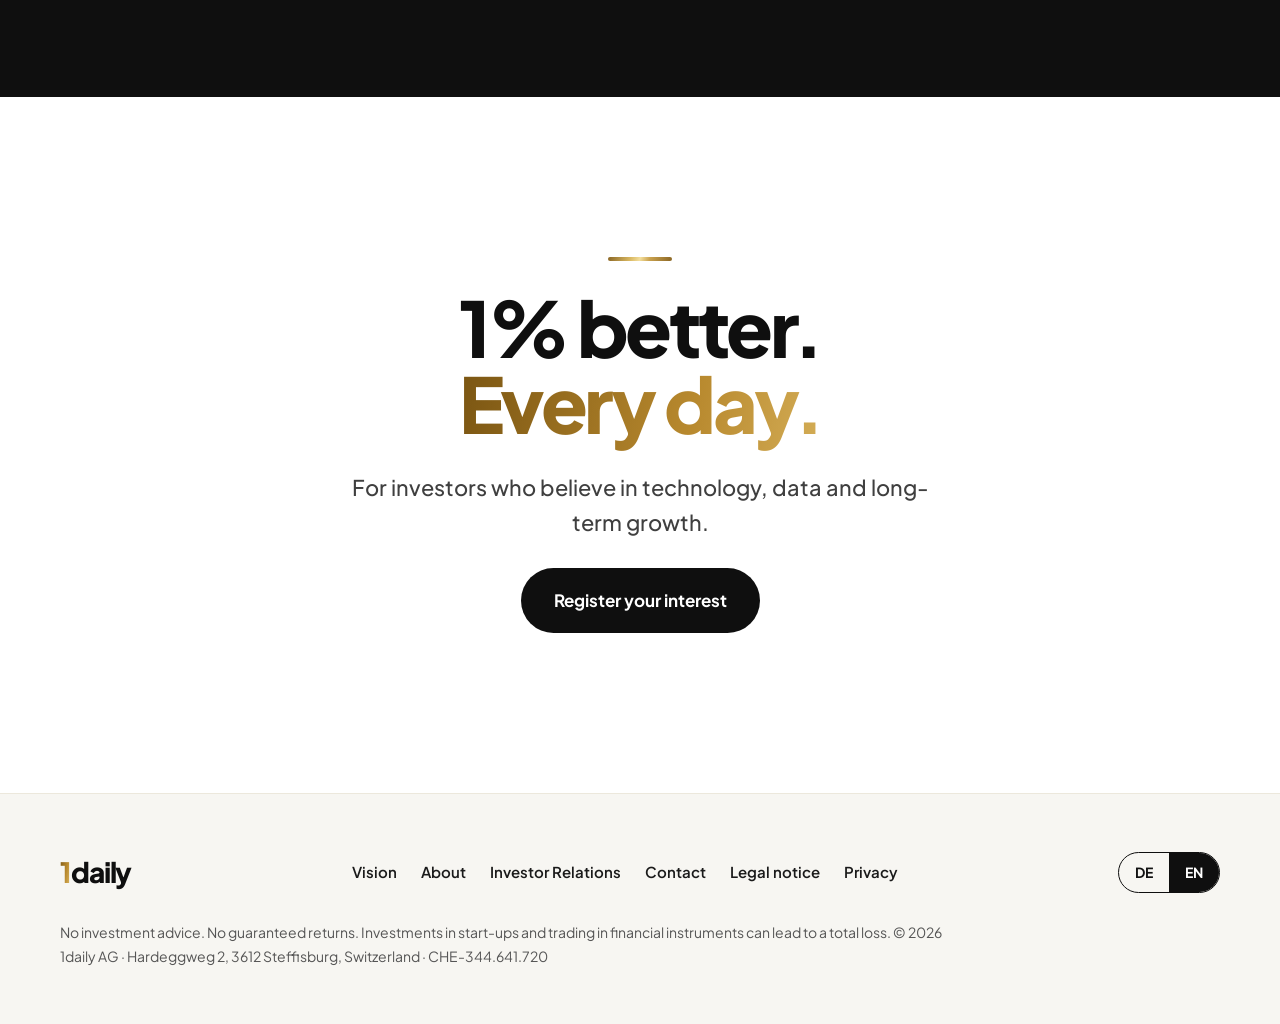
==== commit 2c58d3de: "Business-Porträt auf Über uns, Everest-Foto im Gründer-Manifest Co-Authored-By: Claude Opus 5.5 <nor" ====
--- a/en/index.html
+++ b/en/index.html
@@ -15,7 +15,7 @@
 <link rel="alternate" hreflang="x-default" href="../index.html">
 <link rel="icon" href="../assets/img/favicon.svg" type="image/svg+xml">
 <link rel="preload" href="../assets/fonts/plus-jakarta-sans-latin-800-normal.woff2" as="font" type="font/woff2" crossorigin>
-<link rel="stylesheet" href="../assets/css/style.css?v=7">
+<link rel="stylesheet" href="../assets/css/style.css?v=8">
 <script>
 /* Spracherkennung: Deutsch ist Standard; ohne Deutsch im Browser → Englisch. Manuelle Wahl hat Vorrang. */
 (function(){try{if(/bot|crawl|spider|slurp|lighthouse/i.test(navigator.userAgent))return;var cur=document.documentElement.lang,s=localStorage.getItem('lang'),want=s;
--- a/assets/css/style.css
+++ b/assets/css/style.css
@@ -282,3 +282,6 @@
 .portrait.photo img{object-fit:cover;object-position:50% 40%;transition:transform 1.2s cubic-bezier(.2,.7,.2,1)}
 .portrait.photo:hover img{transform:scale(1.03)}
 .portrait.photo figcaption{position:absolute;left:0;right:0;bottom:0;padding:70px 28px 24px;background:linear-gradient(180deg,rgba(0,0,0,0),rgba(0,0,0,.62));color:#F3DE9C;font-size:13px;font-weight:700;letter-spacing:.14em;text-transform:uppercase}
+.manifest-photo{margin:6px 0 10px;position:relative;border-radius:24px;overflow:hidden;aspect-ratio:4/3;background:#1A1A1A;box-shadow:0 30px 60px -36px rgba(80,55,10,.45)}
+.manifest-photo img{width:100%;height:100%;object-fit:cover;display:block}
+.manifest-photo figcaption{position:absolute;left:0;right:0;bottom:0;padding:50px 22px 18px;background:linear-gradient(180deg,rgba(0,0,0,0),rgba(0,0,0,.6));color:#F3DE9C;font-size:12px;font-weight:700;letter-spacing:.14em;text-transform:uppercase}
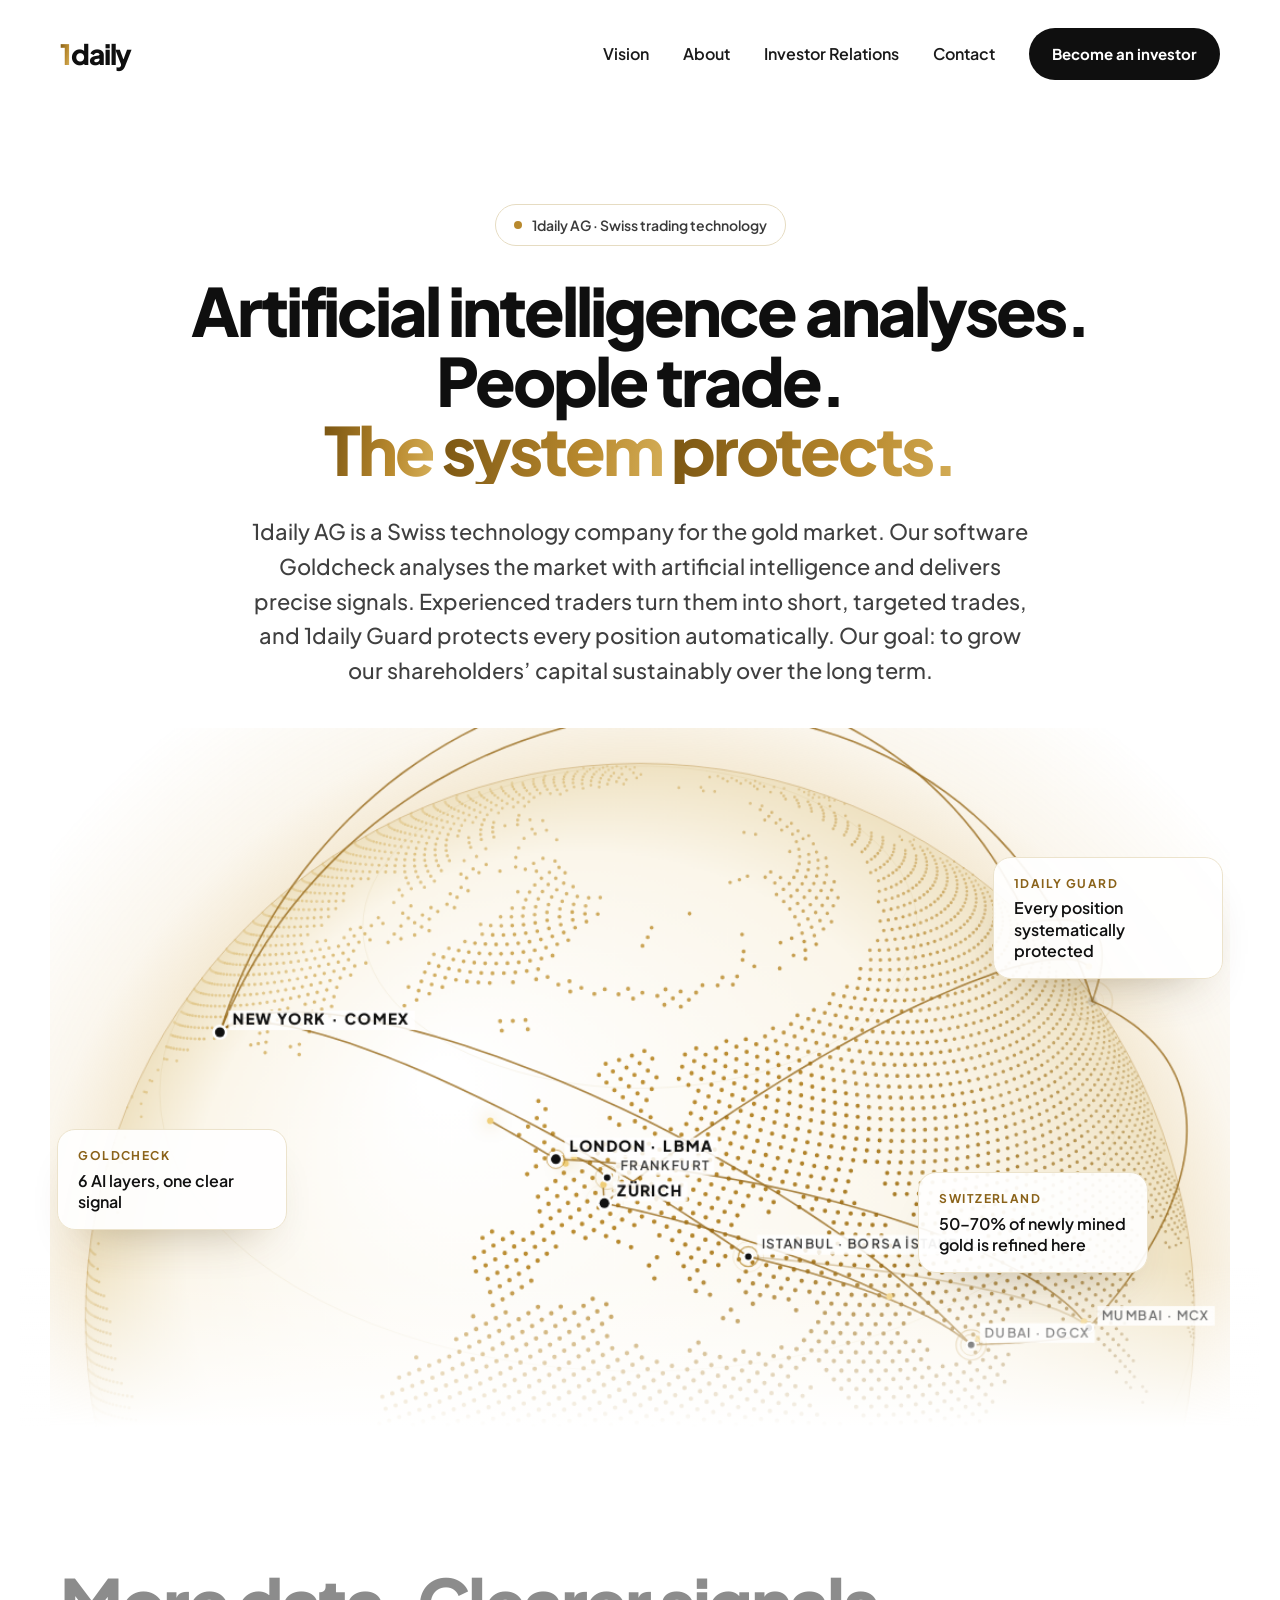
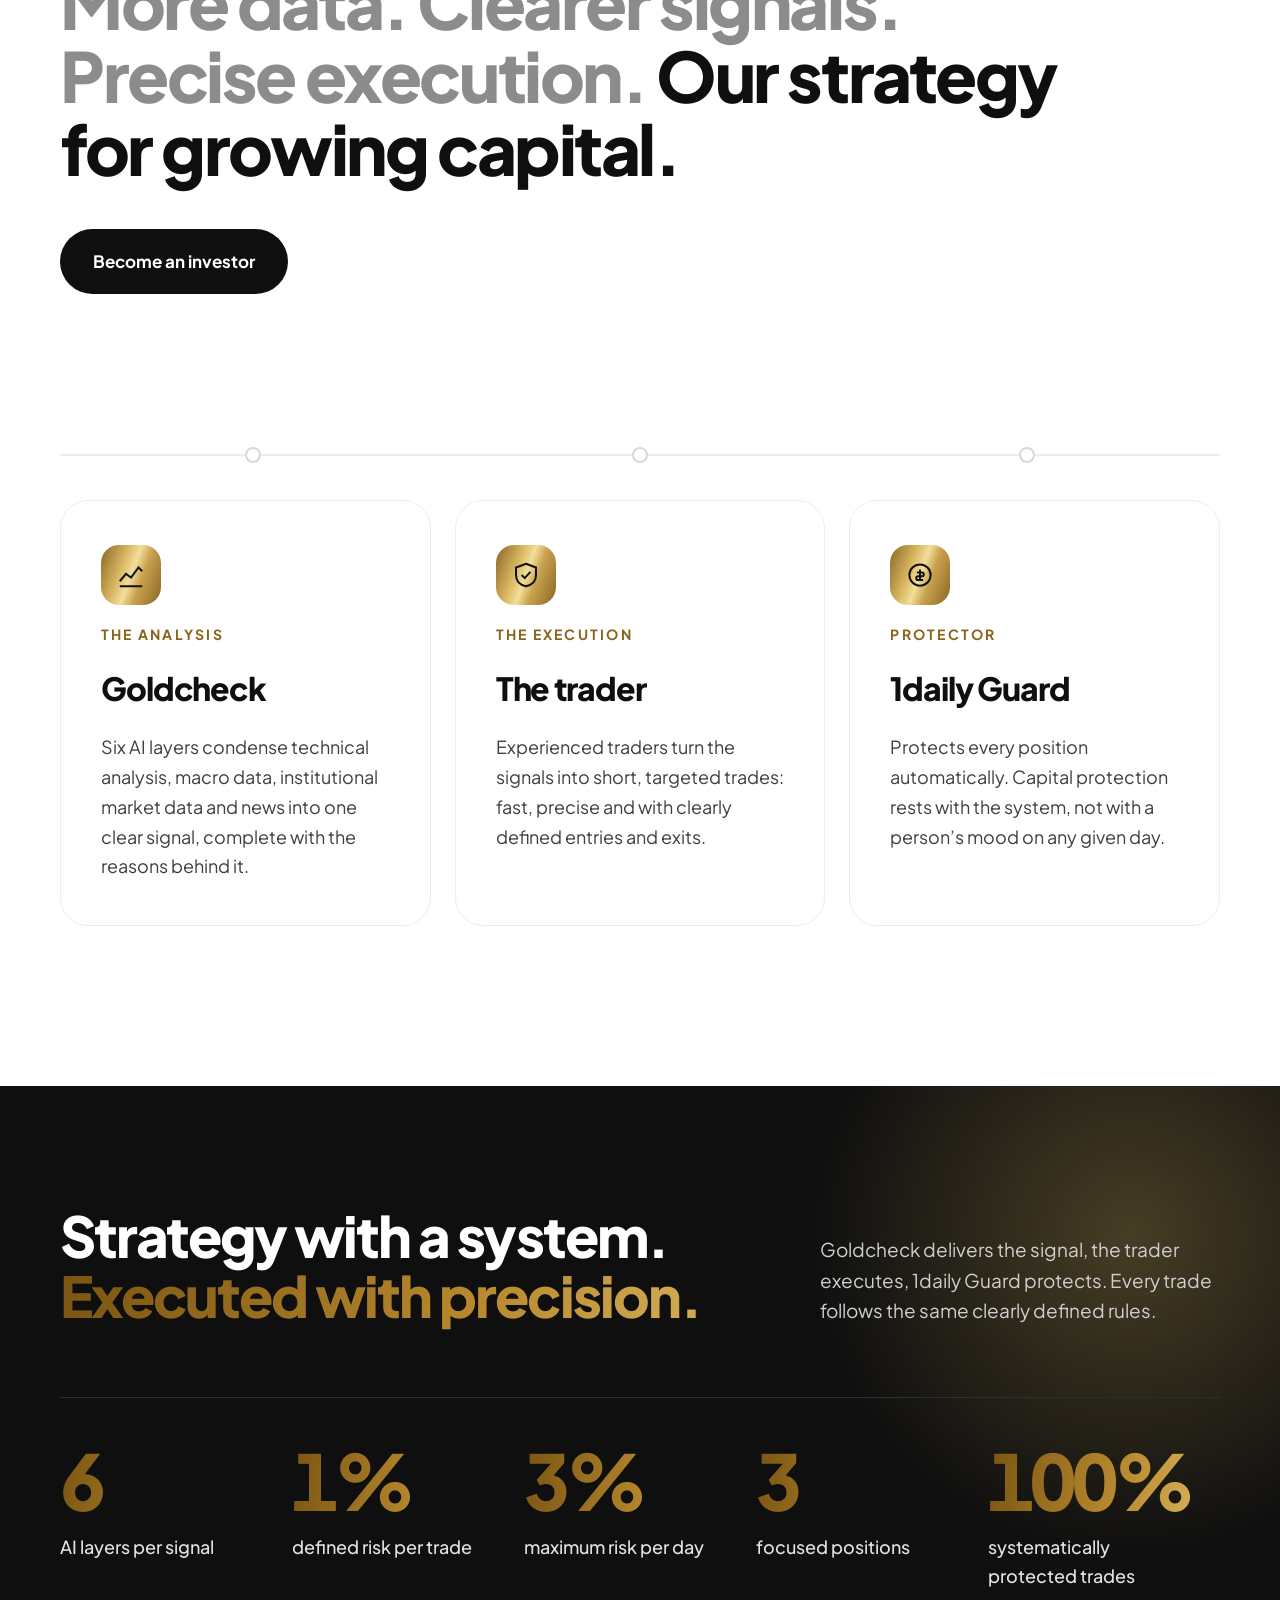
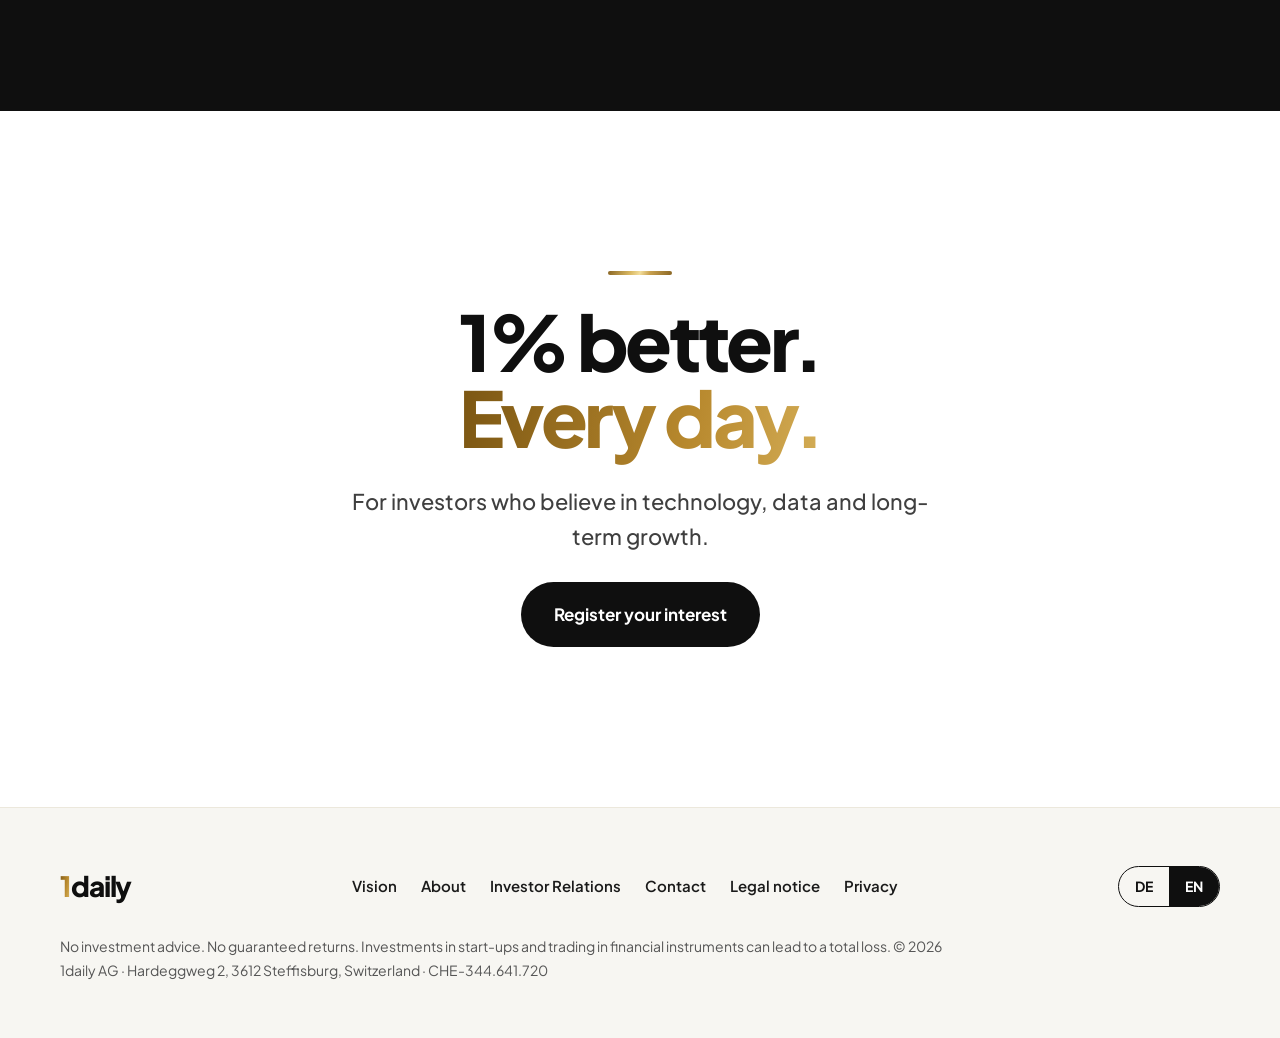
==== commit 8baf6c34: "Startseite: Investor-Button unter Strategie-Titel, Über-uns-Button entfernt Co-Authored-By: Claude O" ====
--- a/en/index.html
+++ b/en/index.html
@@ -46,7 +46,6 @@
 <div class="up u2" style="display:flex;flex-direction:column;align-items:center;gap:8px">
 <p class="lead" id="hero-lead">1daily AG is a Swiss technology company for the gold market. Our software Goldcheck analyses the market with artificial intelligence and delivers precise signals. Experienced traders turn them into short, targeted trades, and 1daily&nbsp;Guard protects every position automatically. Our goal: to grow our shareholders’ capital sustainably over the long term.</p>
 <button class="more" type="button" data-more="hero-lead" aria-expanded="false" aria-controls="hero-lead"></button></div>
-<div class="ctas up u3"><a class="btn btn-dark" href="investor-relations.html#form">Become an investor</a><a class="btn btn-light" href="about.html">About us</a></div>
 </section>
 <section class="globe-stage zoom" aria-label="Globe of the leading gold trading hubs">
 <div class="globe-box"><canvas id="globe" data-cfg='{"lon0":6,"tilt":0.62,"scale":0.47,"speed":0.00005,"period":7600,"labels":true}' role="img" aria-label="Rotating globe with golden links between the leading gold trading hubs: London (LBMA), Zurich, Frankfurt, COMEX New York, SHFE Shanghai, JPX Osaka, MCX Mumbai, DGCX Dubai and Borsa İstanbul."></canvas></div>
@@ -55,7 +54,8 @@
 <div class="chip float f2" style="right:3%;top:18%"><b>1daily&nbsp;Guard</b><span>Every position systematically protected</span></div>
 <div class="chip float f3" style="right:9%;top:62%"><b>Switzerland</b><span>50–70% of newly mined gold is refined here</span></div>
 </section>
-<section class="wrap statement"><h2 class="reveal"><span class="muted">More data. Clearer signals. Precise execution.</span> Our strategy for growing capital.</h2></section>
+<section class="wrap statement"><h2 class="reveal"><span class="muted">More data. Clearer signals. Precise execution.</span> Our strategy for growing capital.</h2>
+<div class="reveal" style="margin-top:44px"><a class="btn btn-dark" href="investor-relations.html#form">Become an investor</a></div></section>
 <section class="wrap" style="padding-bottom:160px"><div class="grid g3" data-flow><article class="card reveal"><div class="icon"><svg width="30" height="30" viewBox="0 0 24 24" fill="none" stroke="#111" stroke-width="1.6" aria-hidden="true"><path d="M3 17l5-6 4 3 6-8 3 3"/><path d="M3 21h18"/></svg></div><div class="eyebrow">The analysis</div><h3>Goldcheck</h3><p>Six AI layers condense technical analysis, macro data, institutional market data and news into one clear signal, complete with the reasons behind it.</p></article><article class="card reveal"><div class="icon"><svg width="30" height="30" viewBox="0 0 24 24" fill="none" stroke="#111" stroke-width="1.6" aria-hidden="true"><path d="M12 3l8 3v6c0 5-3.5 8-8 9-4.5-1-8-4-8-9V6z"/><path d="M8.5 12l2.5 2.5 4.5-5"/></svg></div><div class="eyebrow">The execution</div><h3>The trader</h3><p>Experienced traders turn the signals into short, targeted trades: fast, precise and with clearly defined entries and exits.</p></article><article class="card reveal"><div class="icon"><svg width="30" height="30" viewBox="0 0 24 24" fill="none" stroke="#111" stroke-width="1.6" aria-hidden="true"><circle cx="12" cy="12" r="8.5"/><path d="M12 7.5v9M9.5 10h4a1.5 1.5 0 010 3h-3a1.5 1.5 0 000 3h4"/></svg></div><div class="eyebrow">Protector</div><h3>1daily&nbsp;Guard</h3><p>Protects every position automatically. Capital protection rests with the system, not with a person’s mood on any given day.</p></article></div></section>
 <section class="dark"><div class="glow"></div><div class="wrap sec" style="position:relative;display:flex;flex-direction:column;gap:72px">
 <div class="reveal" style="display:flex;flex-wrap:wrap;justify-content:space-between;align-items:flex-end;gap:28px">
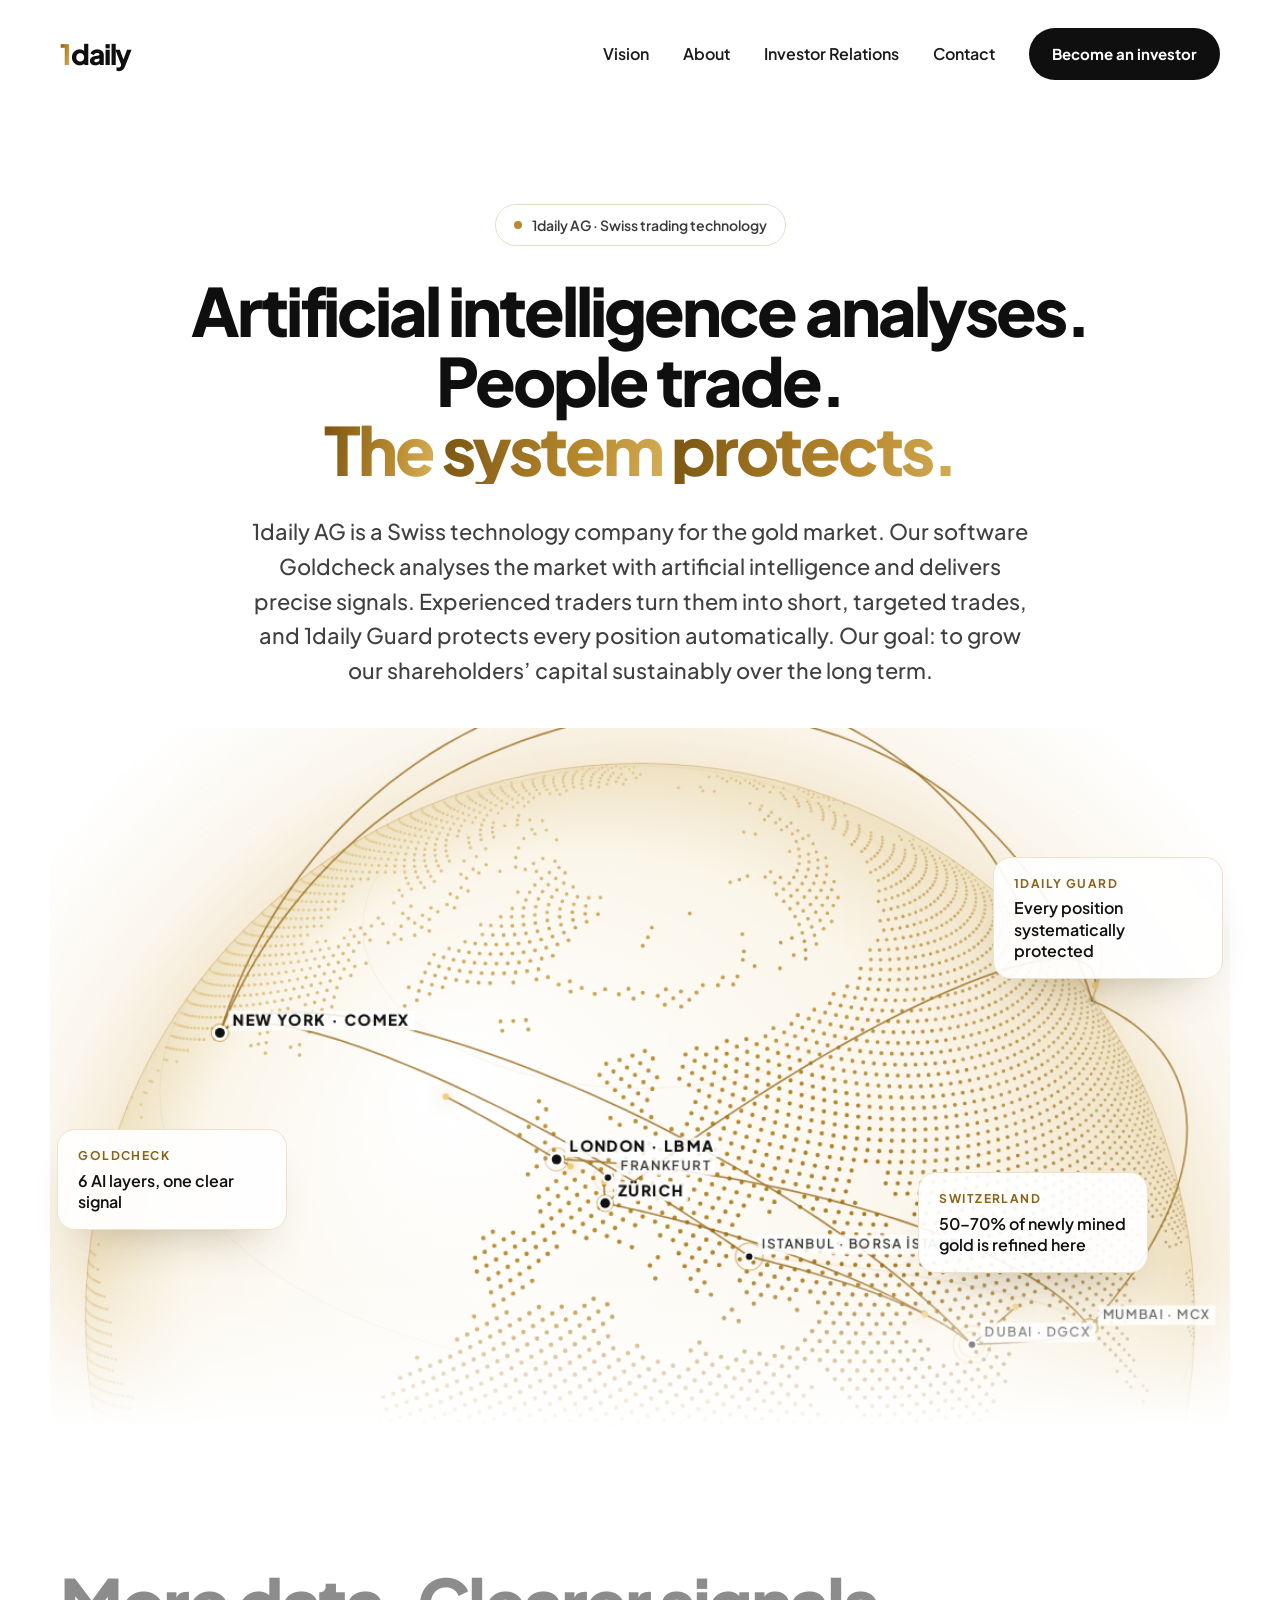
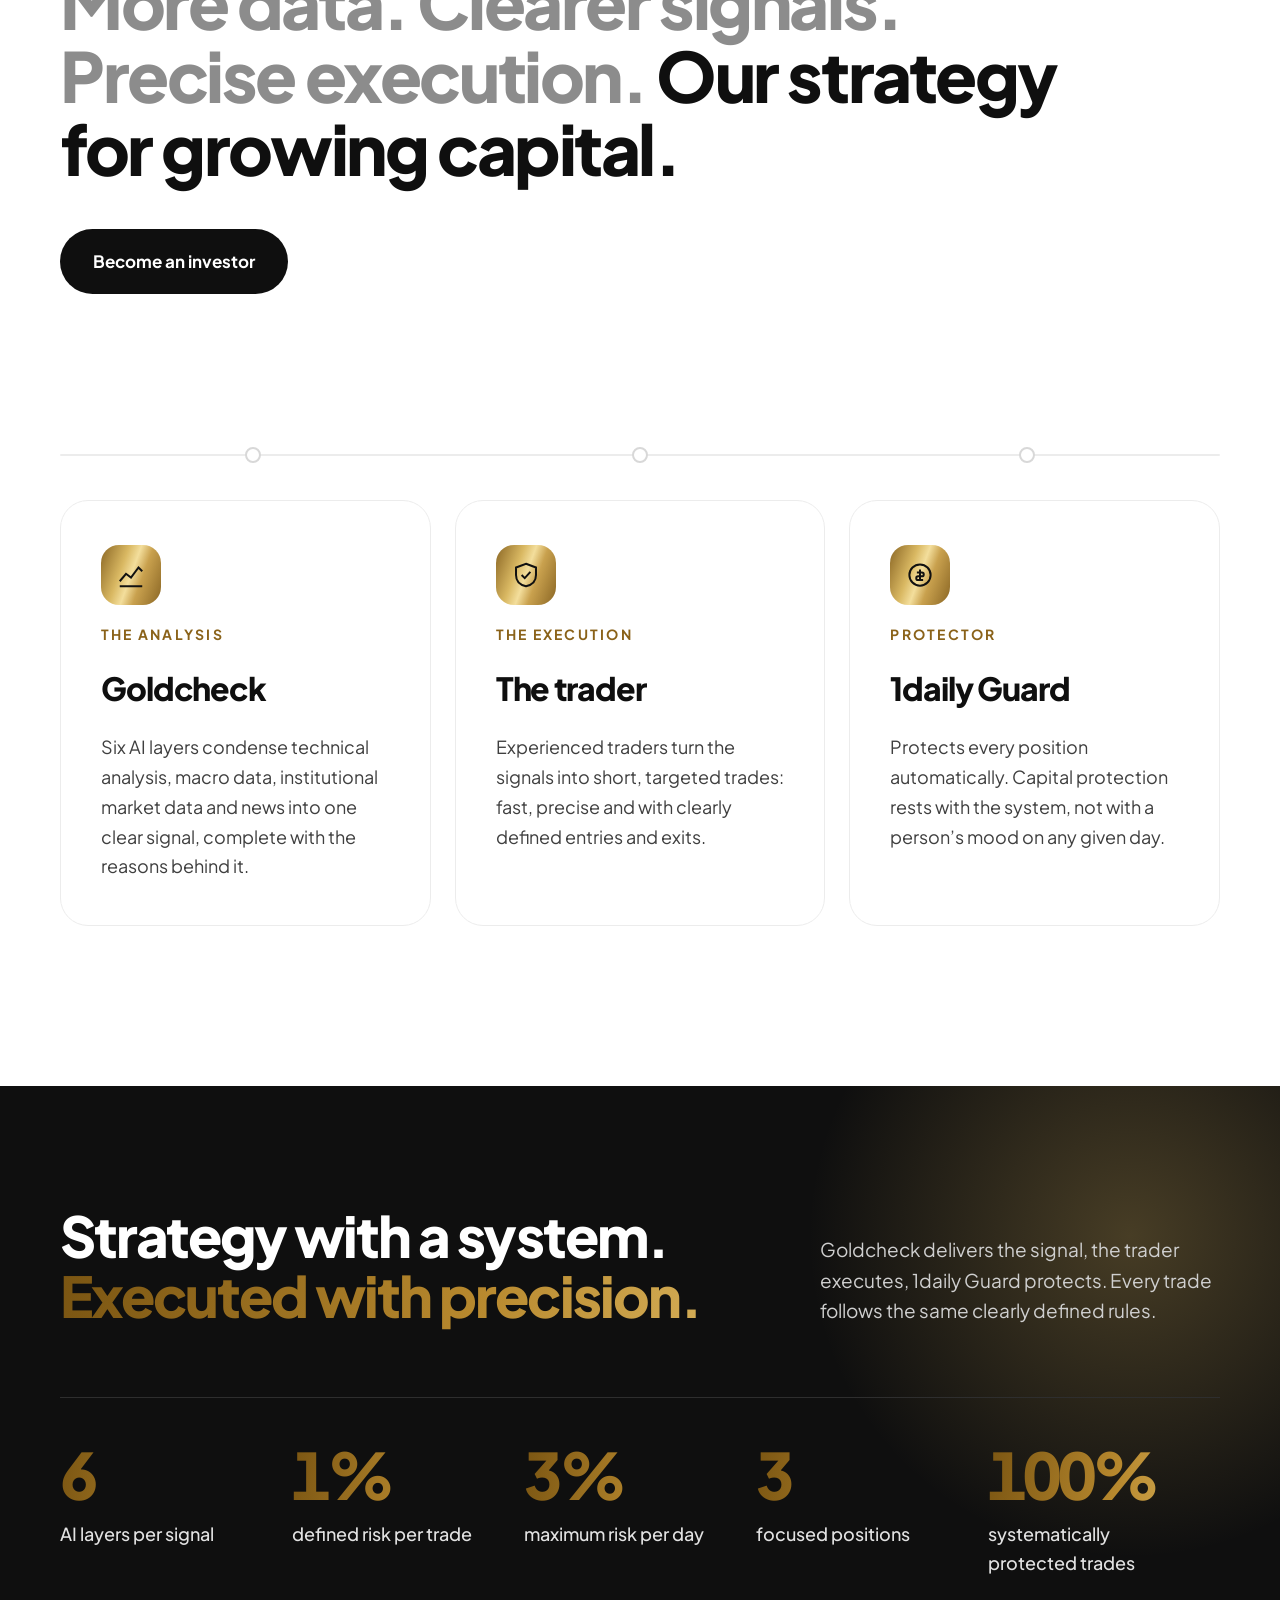
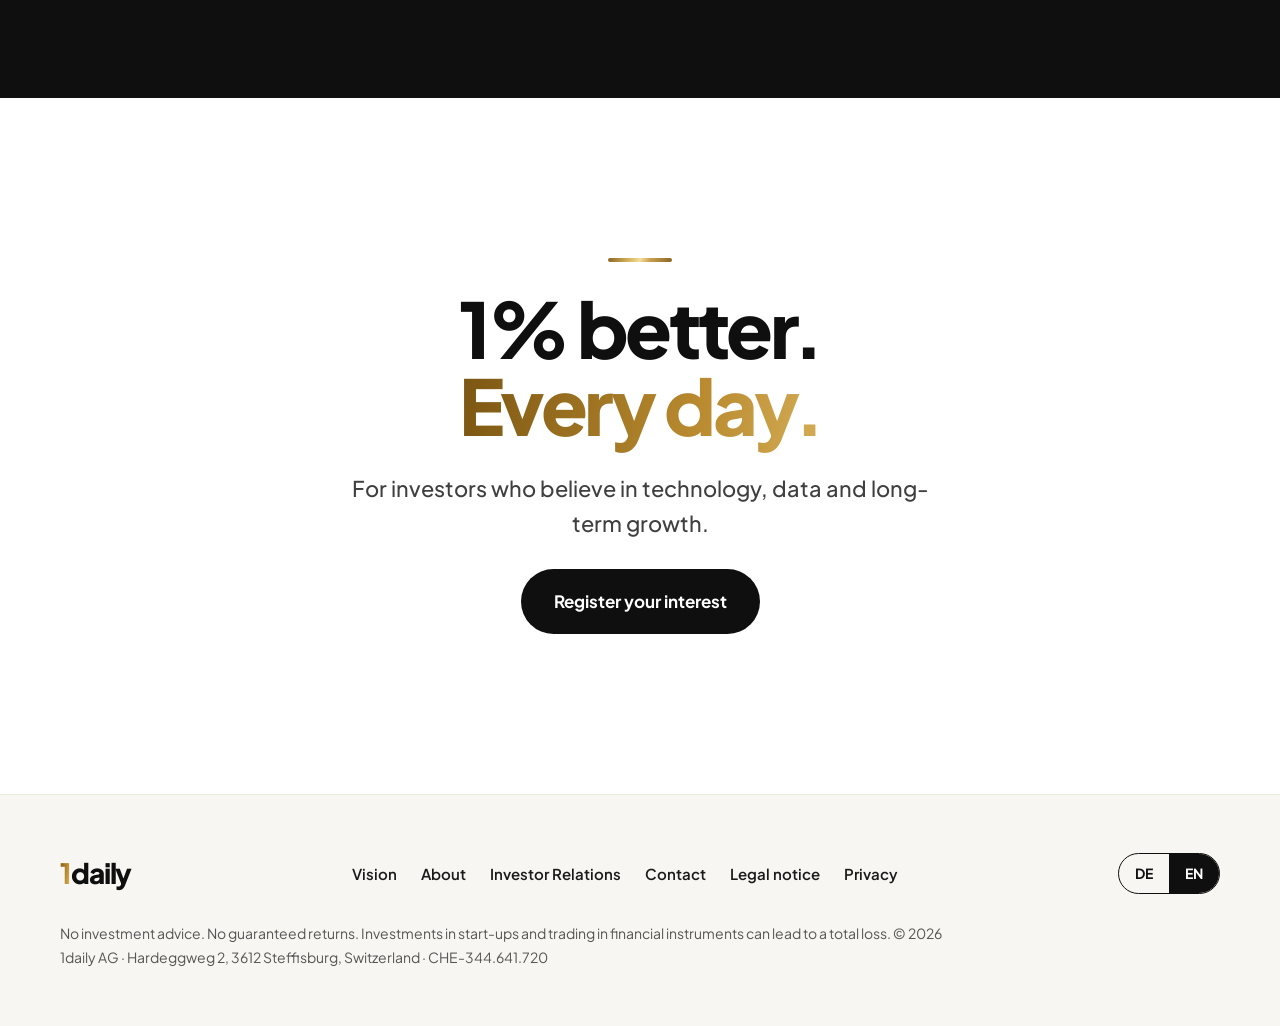
==== commit f7ca85a3: "Dunkles Farbschema als Vorschau (?theme=dark), Globus mit dunkler Variante Co-Authored-By: Claude Op" ====
--- a/en/index.html
+++ b/en/index.html
@@ -15,7 +15,9 @@
 <link rel="alternate" hreflang="x-default" href="../index.html">
 <link rel="icon" href="../assets/img/favicon.svg" type="image/svg+xml">
 <link rel="preload" href="../assets/fonts/plus-jakarta-sans-latin-800-normal.woff2" as="font" type="font/woff2" crossorigin>
-<link rel="stylesheet" href="../assets/css/style.css?v=8">
+<script>(function(){try{var q=new URLSearchParams(location.search).get("theme");if(q==="dark"||q==="light")localStorage.setItem("theme",q);if(localStorage.getItem("theme")==="dark")document.documentElement.setAttribute("data-theme","dark")}catch(e){}})();</script>
+<link rel="stylesheet" href="../assets/css/style.css?v=9">
+<link rel="stylesheet" href="../assets/css/dark.css?v=1">
 <script>
 /* Spracherkennung: Deutsch ist Standard; ohne Deutsch im Browser → Englisch. Manuelle Wahl hat Vorrang. */
 (function(){try{if(/bot|crawl|spider|slurp|lighthouse/i.test(navigator.userAgent))return;var cur=document.documentElement.lang,s=localStorage.getItem('lang'),want=s;
@@ -76,8 +78,8 @@
 <p class="foot-legal">No investment advice. No guaranteed returns. Investments in start-ups and trading in financial instruments can lead to a total loss. © 2026 1daily AG · Hardeggweg 2, 3612 Steffisburg, Switzerland · CHE-344.641.720</p>
 </div></footer>
 <script src="../assets/js/config.js?v=5"></script>
-<script src="../assets/js/globe.js?v=5"></script>
+<script src="../assets/js/globe.js?v=9"></script>
 <script src="../assets/js/anim.js?v=4"></script>
-<script src="../assets/js/main.js?v=4"></script>
+<script src="../assets/js/main.js?v=9"></script>
 </body>
 </html>
--- a/assets/css/style.css
+++ b/assets/css/style.css
@@ -285,3 +285,4 @@
 .manifest-photo{margin:6px 0 10px;position:relative;border-radius:24px;overflow:hidden;aspect-ratio:4/3;background:#1A1A1A;box-shadow:0 30px 60px -36px rgba(80,55,10,.45)}
 .manifest-photo img{width:100%;height:100%;object-fit:cover;display:block}
 .manifest-photo figcaption{position:absolute;left:0;right:0;bottom:0;padding:50px 22px 18px;background:linear-gradient(180deg,rgba(0,0,0,0),rgba(0,0,0,.6));color:#F3DE9C;font-size:12px;font-weight:700;letter-spacing:.14em;text-transform:uppercase}
+.rules .big{white-space:nowrap;font-size:clamp(52px,5vw,72px)}
--- a/assets/css/dark.css
+++ b/assets/css/dark.css
@@ -0,0 +1,68 @@
+/* 1daily AG – Dunkles Farbschema (aktiv mit <html data-theme="dark">) */
+html[data-theme="dark"]{
+  --ink:#F5F5F5;--text:#B9B9B9;--muted:#8E8E8E;--line:#252525;--cream:#111111;--goldline:#3A301C;
+  --gold-dark:#D9B45E;
+  --gold-text:linear-gradient(100deg,#B8892E 0%,#E2C27A 30%,#F6E3A6 50%,#E2C27A 70%,#B8892E 100%);
+  color-scheme:dark;
+}
+html[data-theme="dark"] body{background:#0A0A0A;color:#EDEDED}
+html[data-theme="dark"] .gold{background-image:var(--gold-text)}
+
+/* Header & Navigation */
+html[data-theme="dark"] .nav{color:#E6E6E6}
+html[data-theme="dark"] .mmenu{background:#0A0A0A}
+html[data-theme="dark"] .mmenu-bottom small,html[data-theme="dark"] .foot-legal{color:#8E8E8E}
+html[data-theme="dark"] .burger svg path[stroke="#0F0F0F"]{stroke:#F5F5F5}
+html[data-theme="dark"] .burger.close svg path{stroke:#F5F5F5}
+html[data-theme="dark"] .burger.close{border:1.5px solid #3A3A3A;background:transparent}
+
+/* Buttons: invertiert */
+html[data-theme="dark"] .btn-dark{background:var(--gold-bg);color:#111;font-weight:800}
+html[data-theme="dark"] .btn-light{background:transparent;color:#F5F5F5;border-color:#F5F5F5}
+html[data-theme="dark"] .btn:hover{box-shadow:0 14px 34px -14px rgba(217,180,94,.55)}
+
+/* Hero & Globus */
+html[data-theme="dark"] .pill{border-color:rgba(217,180,94,.45);color:#DADADA}
+html[data-theme="dark"] .globe-fade{background:linear-gradient(180deg,rgba(10,10,10,0) 0%,#0A0A0A 90%)}
+html[data-theme="dark"] .chip{background:rgba(20,20,20,.88);border-color:#3A301C;box-shadow:0 24px 50px -30px rgba(0,0,0,.9)}
+html[data-theme="dark"] .chip span{color:#F0F0F0}
+
+/* Karten & Flächen */
+html[data-theme="dark"] .card{background:#121212;border-color:#242424}
+html[data-theme="dark"] .card:hover{border-color:#8A6624;box-shadow:0 30px 60px -36px rgba(217,180,94,.25)}
+html[data-theme="dark"] .card::after{background:radial-gradient(420px circle at var(--mx,50%) var(--my,50%),rgba(217,180,94,.14),transparent 60%)}
+html[data-theme="dark"] .dark{background:#111111;border-top:1px solid #1E1E1E;border-bottom:1px solid #1E1E1E}
+html[data-theme="dark"] .funds>div{background:#181818;border-color:#2A2A2A}
+html[data-theme="dark"] [style*="background:var(--ink)"]{background:#141414!important;border:1.5px solid #3A301C!important}
+html[data-theme="dark"] .mix p,html[data-theme="dark"] .ocean-pts p{color:#A8A8A8}
+html[data-theme="dark"] [style*="color:#4A4A4A"]{color:#A8A8A8!important}
+html[data-theme="dark"] .quote{background:#141414}
+html[data-theme="dark"] .portrait{border-color:#2A2A2A}
+
+/* Animationen */
+html[data-theme="dark"] .gold-lit-pending{-webkit-text-fill-color:#4A4A4A}
+html[data-theme="dark"] .gold-lit-pending.gold-lit{-webkit-text-fill-color:transparent}
+html[data-theme="dark"] .flow-dot{background:#0A0A0A;border-color:#3A3A3A}
+html[data-theme="dark"] .flow-dot.on{background:#D9B45E;border-color:#F3DE9C}
+html[data-theme="dark"] [data-flow] .card.flow-on{border-color:#5C4A22}
+
+/* Ozean-Grafik */
+html[data-theme="dark"] .ocean-fig circle[fill="#0F0F0F"]{fill:#F5F5F5}
+html[data-theme="dark"] .lg-dot{background:#F5F5F5}
+
+/* Formulare */
+html[data-theme="dark"] .form-card{background:#121212;border-color:#242424}
+html[data-theme="dark"] .field input,html[data-theme="dark"] .field select,html[data-theme="dark"] .field textarea{background:#0A0A0A;border-color:#333;color:#F0F0F0}
+html[data-theme="dark"] .field input:focus,html[data-theme="dark"] .field select:focus,html[data-theme="dark"] .field textarea:focus{border-color:#D9B45E;box-shadow:0 0 0 4px rgba(217,180,94,.18)}
+html[data-theme="dark"] .risk{background:#141414}
+html[data-theme="dark"] .form-status.err{color:#FF8A7A}
+
+/* Footer */
+html[data-theme="dark"] .site-footer{background:#0F0F0F;border-top-color:#1E1E1E}
+html[data-theme="dark"] .foot-nav{color:#DADADA}
+html[data-theme="dark"] .lang{border-color:#F5F5F5}
+html[data-theme="dark"] .lang a[aria-current="true"]{background:#F5F5F5;color:#0A0A0A}
+
+/* Vorschau-Hinweis */
+.theme-badge{position:fixed;right:16px;bottom:16px;z-index:300;display:flex;align-items:center;gap:10px;background:#F5F5F5;color:#0A0A0A;font:700 12px/1 "Plus Jakarta Sans",sans-serif;letter-spacing:.08em;text-transform:uppercase;padding:10px 14px;border-radius:999px;box-shadow:0 10px 30px -10px rgba(0,0,0,.6)}
+.theme-badge a{text-decoration:underline;color:#8A6219}
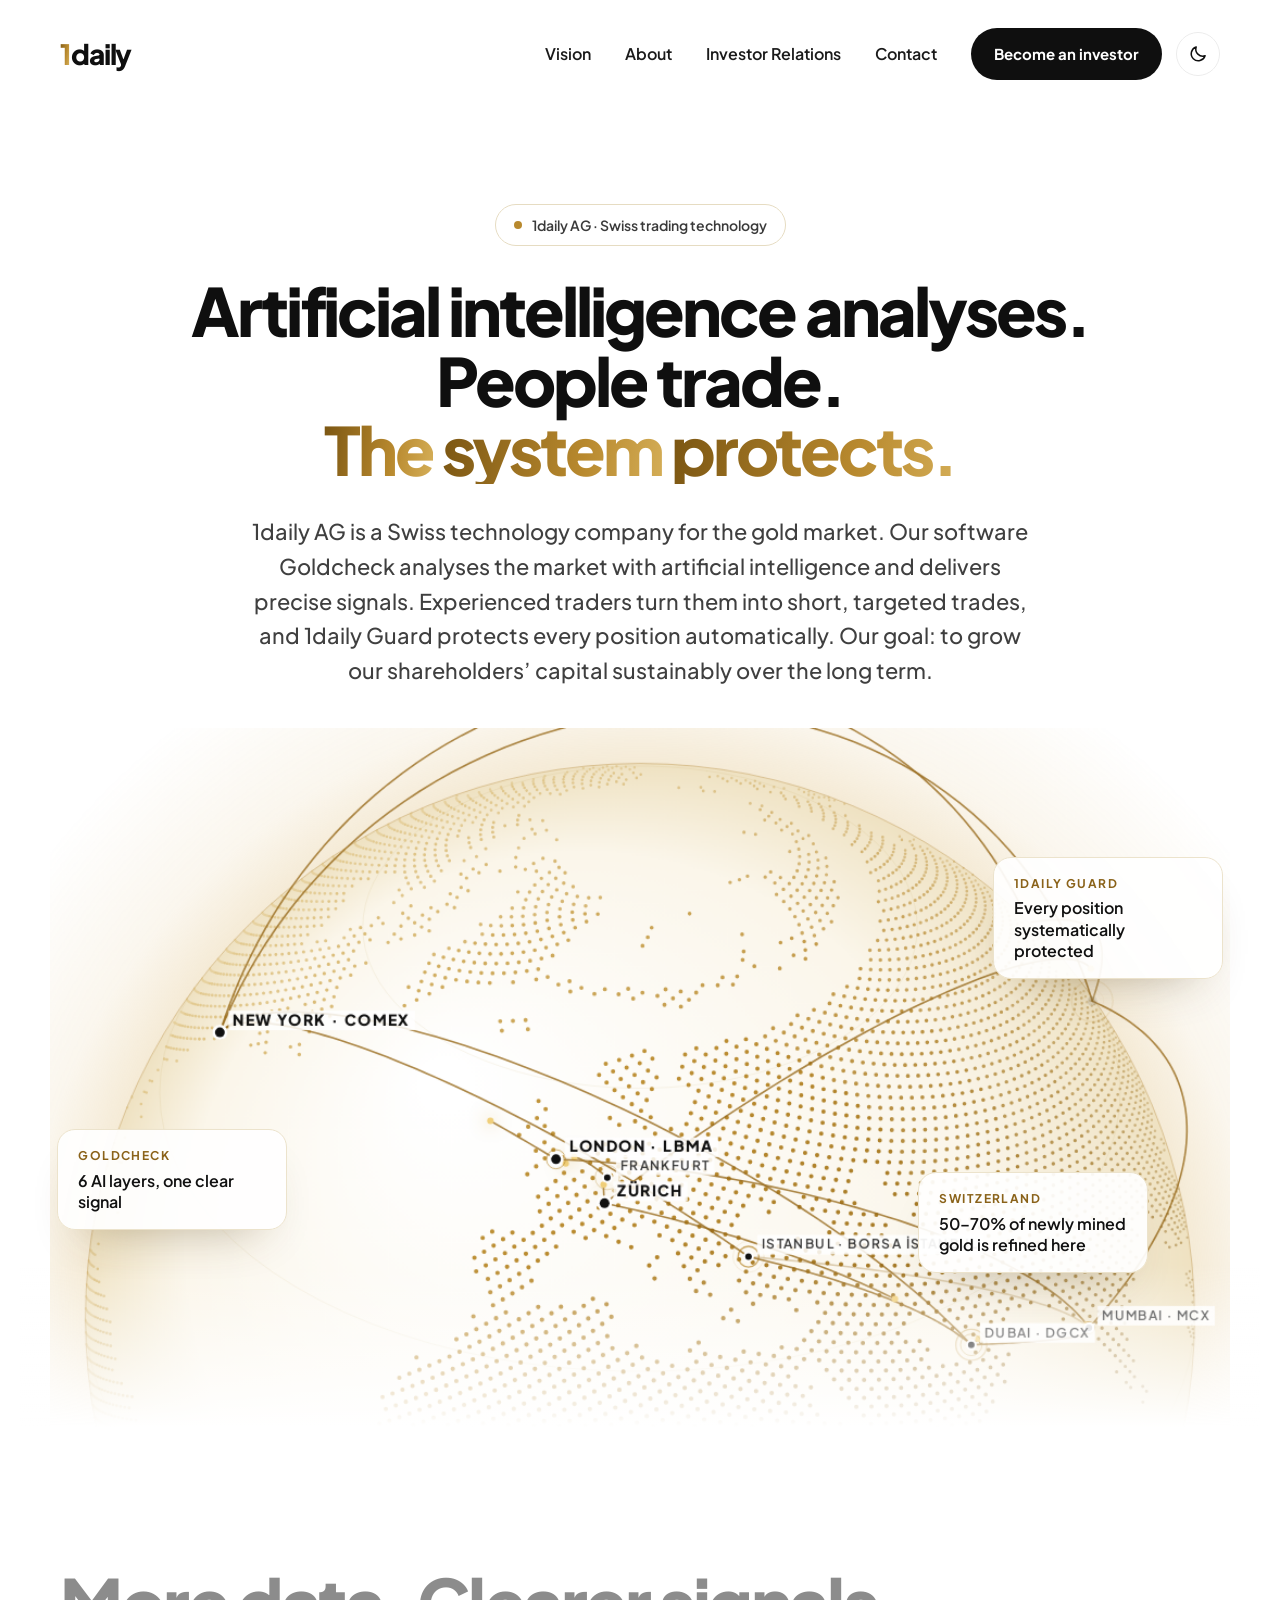
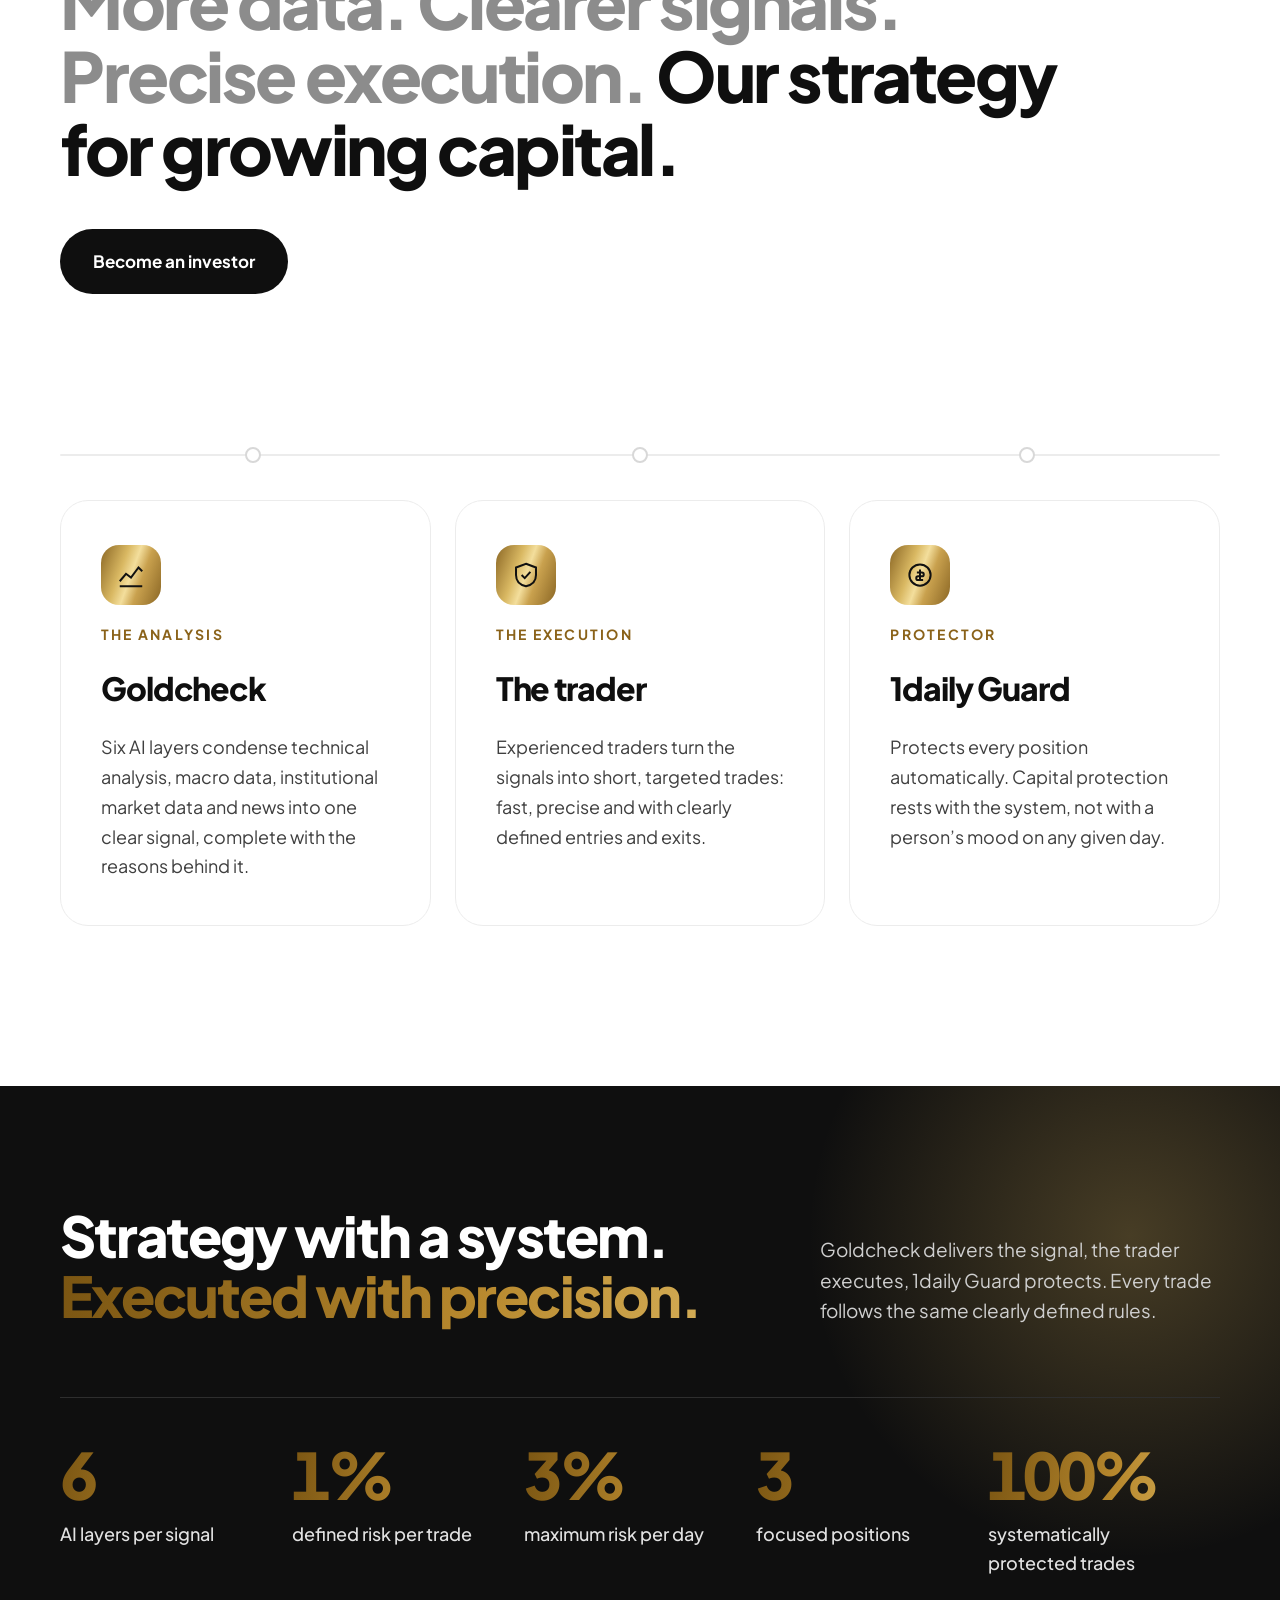
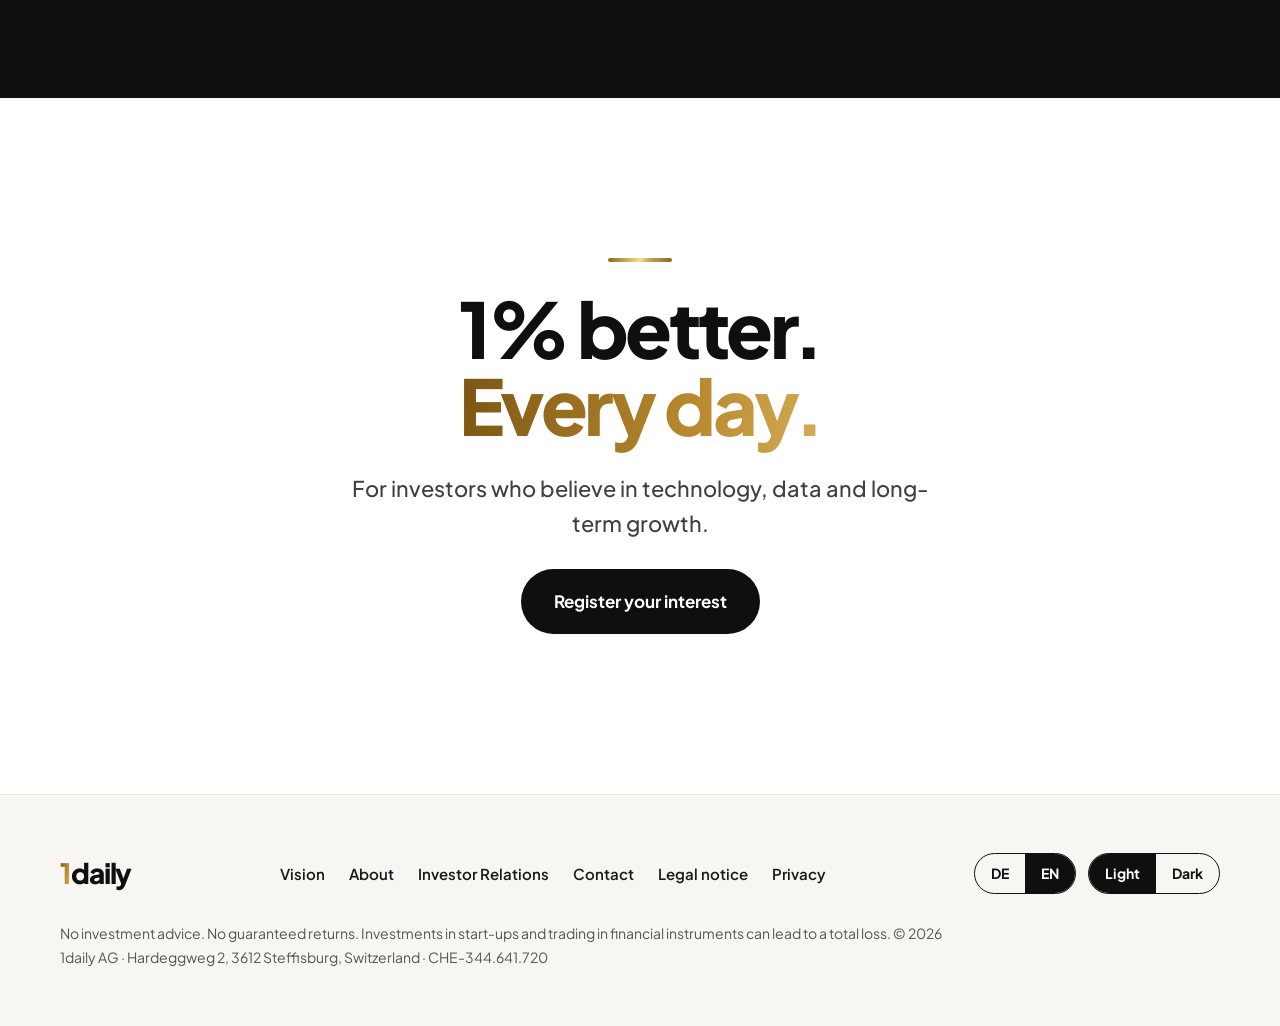
==== commit cf300ec7: "Hell/Dunkel: automatisch nach Geräteeinstellung, Umschalter in Header und Footer Co-Authored-By: Cla" ====
--- a/en/index.html
+++ b/en/index.html
@@ -15,9 +15,9 @@
 <link rel="alternate" hreflang="x-default" href="../index.html">
 <link rel="icon" href="../assets/img/favicon.svg" type="image/svg+xml">
 <link rel="preload" href="../assets/fonts/plus-jakarta-sans-latin-800-normal.woff2" as="font" type="font/woff2" crossorigin>
-<script>(function(){try{var q=new URLSearchParams(location.search).get("theme");if(q==="dark"||q==="light")localStorage.setItem("theme",q);if(localStorage.getItem("theme")==="dark")document.documentElement.setAttribute("data-theme","dark")}catch(e){}})();</script>
-<link rel="stylesheet" href="../assets/css/style.css?v=9">
-<link rel="stylesheet" href="../assets/css/dark.css?v=1">
+<script>(function(){var d=document.documentElement,s=null;try{var q=new URLSearchParams(location.search).get("theme");if(q==="dark"||q==="light")localStorage.setItem("theme",q);s=localStorage.getItem("theme")}catch(e){}var dark=s?s==="dark":!!(window.matchMedia&&matchMedia("(prefers-color-scheme: dark)").matches);if(dark)d.setAttribute("data-theme","dark")})();</script>
+<link rel="stylesheet" href="../assets/css/style.css?v=10">
+<link rel="stylesheet" href="../assets/css/dark.css?v=2">
 <script>
 /* Spracherkennung: Deutsch ist Standard; ohne Deutsch im Browser → Englisch. Manuelle Wahl hat Vorrang. */
 (function(){try{if(/bot|crawl|spider|slurp|lighthouse/i.test(navigator.userAgent))return;var cur=document.documentElement.lang,s=localStorage.getItem('lang'),want=s;
@@ -30,8 +30,8 @@
 <a class="skip" href="#main">Skip to content</a>
 <header class="site-header"><div class="wrap">
 <a class="wordmark" href="index.html" aria-label="1daily AG, home"><span class="gold">1</span>daily</a>
-<nav class="nav" aria-label="Main navigation"><a class="nl" href="vision.html">Vision</a><a class="nl" href="about.html">About</a><a class="nl" href="investor-relations.html">Investor Relations</a><a class="nl" href="contact.html">Contact</a><a class="btn btn-dark btn-sm" href="investor-relations.html#form">Become an investor</a></nav>
-<button class="burger" type="button" data-menu="open" aria-label="Open menu" aria-expanded="false" aria-controls="mmenu"><svg width="28" height="28" viewBox="0 0 28 28" fill="none" stroke-width="2.2" stroke-linecap="round" aria-hidden="true"><defs><linearGradient id="bgold" x1="0" y1="0" x2="1" y2="0"><stop offset="0" stop-color="#8A6624"/><stop offset=".55" stop-color="#D9B862"/><stop offset="1" stop-color="#B8892E"/></linearGradient></defs><path stroke="url(#bgold)" d="M4 8h20M10 14h14M16 20h8"/></svg></button>
+<div class="hdr-right"><nav class="nav" aria-label="Main navigation"><a class="nl" href="vision.html">Vision</a><a class="nl" href="about.html">About</a><a class="nl" href="investor-relations.html">Investor Relations</a><a class="nl" href="contact.html">Contact</a><a class="btn btn-dark btn-sm" href="investor-relations.html#form">Become an investor</a></nav>
+<button class="theme-toggle" type="button" data-theme-toggle aria-label="Switch colour scheme" title="Switch colour scheme"><svg class="ic-moon" width="20" height="20" viewBox="0 0 24 24" fill="none" stroke="currentColor" stroke-width="1.8" stroke-linecap="round" stroke-linejoin="round" aria-hidden="true"><path d="M20.5 14.2A8.5 8.5 0 0 1 9.8 3.5a8.5 8.5 0 1 0 10.7 10.7z"/></svg><svg class="ic-sun" width="20" height="20" viewBox="0 0 24 24" fill="none" stroke="currentColor" stroke-width="1.8" stroke-linecap="round" aria-hidden="true"><circle cx="12" cy="12" r="4.2"/><path d="M12 2.5v2.2M12 19.3v2.2M4.6 4.6l1.6 1.6M17.8 17.8l1.6 1.6M2.5 12h2.2M19.3 12h2.2M4.6 19.4l1.6-1.6M17.8 6.2l1.6-1.6"/></svg></button><button class="burger" type="button" data-menu="open" aria-label="Open menu" aria-expanded="false" aria-controls="mmenu"><svg width="28" height="28" viewBox="0 0 28 28" fill="none" stroke-width="2.2" stroke-linecap="round" aria-hidden="true"><defs><linearGradient id="bgold" x1="0" y1="0" x2="1" y2="0"><stop offset="0" stop-color="#8A6624"/><stop offset=".55" stop-color="#D9B862"/><stop offset="1" stop-color="#B8892E"/></linearGradient></defs><path stroke="url(#bgold)" d="M4 8h20M10 14h14M16 20h8"/></svg></button></div>
 </div></header>
 <div class="mmenu" id="mmenu" role="dialog" aria-modal="true" aria-label="Menu">
 <div class="mmenu-top"><a class="wordmark" href="index.html" aria-label="1daily AG, home"><span class="gold">1</span>daily</a><button class="burger close" style="display:inline-flex" type="button" data-menu="close" aria-label="Close menu"><svg width="22" height="22" viewBox="0 0 24 24" fill="none" stroke="#0F0F0F" stroke-width="2" stroke-linecap="round" aria-hidden="true"><path d="M6 6l12 12M18 6L6 18"/></svg></button></div>
@@ -74,12 +74,12 @@
 <footer class="site-footer"><div class="wrap">
 <div class="foot-top"><a class="wordmark" href="index.html" aria-label="1daily AG, home"><span class="gold">1</span>daily</a>
 <nav class="foot-nav" aria-label="Footer"><a href="vision.html">Vision</a><a href="about.html">About</a><a href="investor-relations.html">Investor Relations</a><a href="contact.html">Contact</a><a href="contact.html#impressum">Legal notice</a><a href="privacy.html">Privacy</a></nav>
-<div class="lang" role="group" aria-label="Choose language"><a href="../index.html" data-lang="de" hreflang="de" lang="de">DE</a><a href="index.html" data-lang="en" hreflang="en" lang="en" aria-current="true">EN</a></div></div>
+<div class="foot-switch"><div class="lang" role="group" aria-label="Choose language"><a href="../index.html" data-lang="de" hreflang="de" lang="de">DE</a><a href="index.html" data-lang="en" hreflang="en" lang="en" aria-current="true">EN</a></div><div class="lang theme-seg" role="group" aria-label="Colour scheme"><button type="button" data-theme-set="light">Light</button><button type="button" data-theme-set="dark">Dark</button></div></div></div>
 <p class="foot-legal">No investment advice. No guaranteed returns. Investments in start-ups and trading in financial instruments can lead to a total loss. © 2026 1daily AG · Hardeggweg 2, 3612 Steffisburg, Switzerland · CHE-344.641.720</p>
 </div></footer>
 <script src="../assets/js/config.js?v=5"></script>
 <script src="../assets/js/globe.js?v=9"></script>
 <script src="../assets/js/anim.js?v=4"></script>
-<script src="../assets/js/main.js?v=9"></script>
+<script src="../assets/js/main.js?v=10"></script>
 </body>
 </html>
--- a/assets/css/style.css
+++ b/assets/css/style.css
@@ -286,3 +286,17 @@
 .manifest-photo img{width:100%;height:100%;object-fit:cover;display:block}
 .manifest-photo figcaption{position:absolute;left:0;right:0;bottom:0;padding:50px 22px 18px;background:linear-gradient(180deg,rgba(0,0,0,0),rgba(0,0,0,.6));color:#F3DE9C;font-size:12px;font-weight:700;letter-spacing:.14em;text-transform:uppercase}
 .rules .big{white-space:nowrap;font-size:clamp(52px,5vw,72px)}
+
+/* Farbschema-Umschalter */
+.hdr-right{display:flex;align-items:center;gap:14px}
+.theme-toggle{width:44px;height:44px;border-radius:999px;border:1.5px solid var(--line);background:transparent;color:var(--ink);display:inline-flex;align-items:center;justify-content:center;cursor:pointer;padding:0;transition:border-color .25s,transform .25s,color .25s}
+.theme-toggle:hover{border-color:#C9A14E;color:var(--gold-dark);transform:rotate(-12deg)}
+.theme-toggle .ic-sun{display:none}
+html[data-theme="dark"] .theme-toggle .ic-sun{display:block}
+html[data-theme="dark"] .theme-toggle .ic-moon{display:none}
+.foot-switch{display:flex;flex-wrap:wrap;gap:12px;align-items:center}
+.theme-seg button{font:inherit;font-size:14px;font-weight:700;padding:8px 16px;border:0;background:transparent;color:inherit;cursor:pointer}
+.theme-seg button[aria-pressed="true"]{background:var(--ink);color:#FFF}
+html[data-theme="dark"] .theme-seg button[aria-pressed="true"]{color:#0A0A0A}
+html.theme-anim,html.theme-anim *{transition:background-color .45s ease,color .45s ease,border-color .45s ease!important}
+@media (max-width:860px){.hdr-right{gap:6px}.theme-toggle{width:42px;height:42px;border:0}}
--- a/assets/css/dark.css
+++ b/assets/css/dark.css
@@ -63,6 +63,3 @@
 html[data-theme="dark"] .lang{border-color:#F5F5F5}
 html[data-theme="dark"] .lang a[aria-current="true"]{background:#F5F5F5;color:#0A0A0A}
 
-/* Vorschau-Hinweis */
-.theme-badge{position:fixed;right:16px;bottom:16px;z-index:300;display:flex;align-items:center;gap:10px;background:#F5F5F5;color:#0A0A0A;font:700 12px/1 "Plus Jakarta Sans",sans-serif;letter-spacing:.08em;text-transform:uppercase;padding:10px 14px;border-radius:999px;box-shadow:0 10px 30px -10px rgba(0,0,0,.6)}
-.theme-badge a{text-decoration:underline;color:#8A6219}
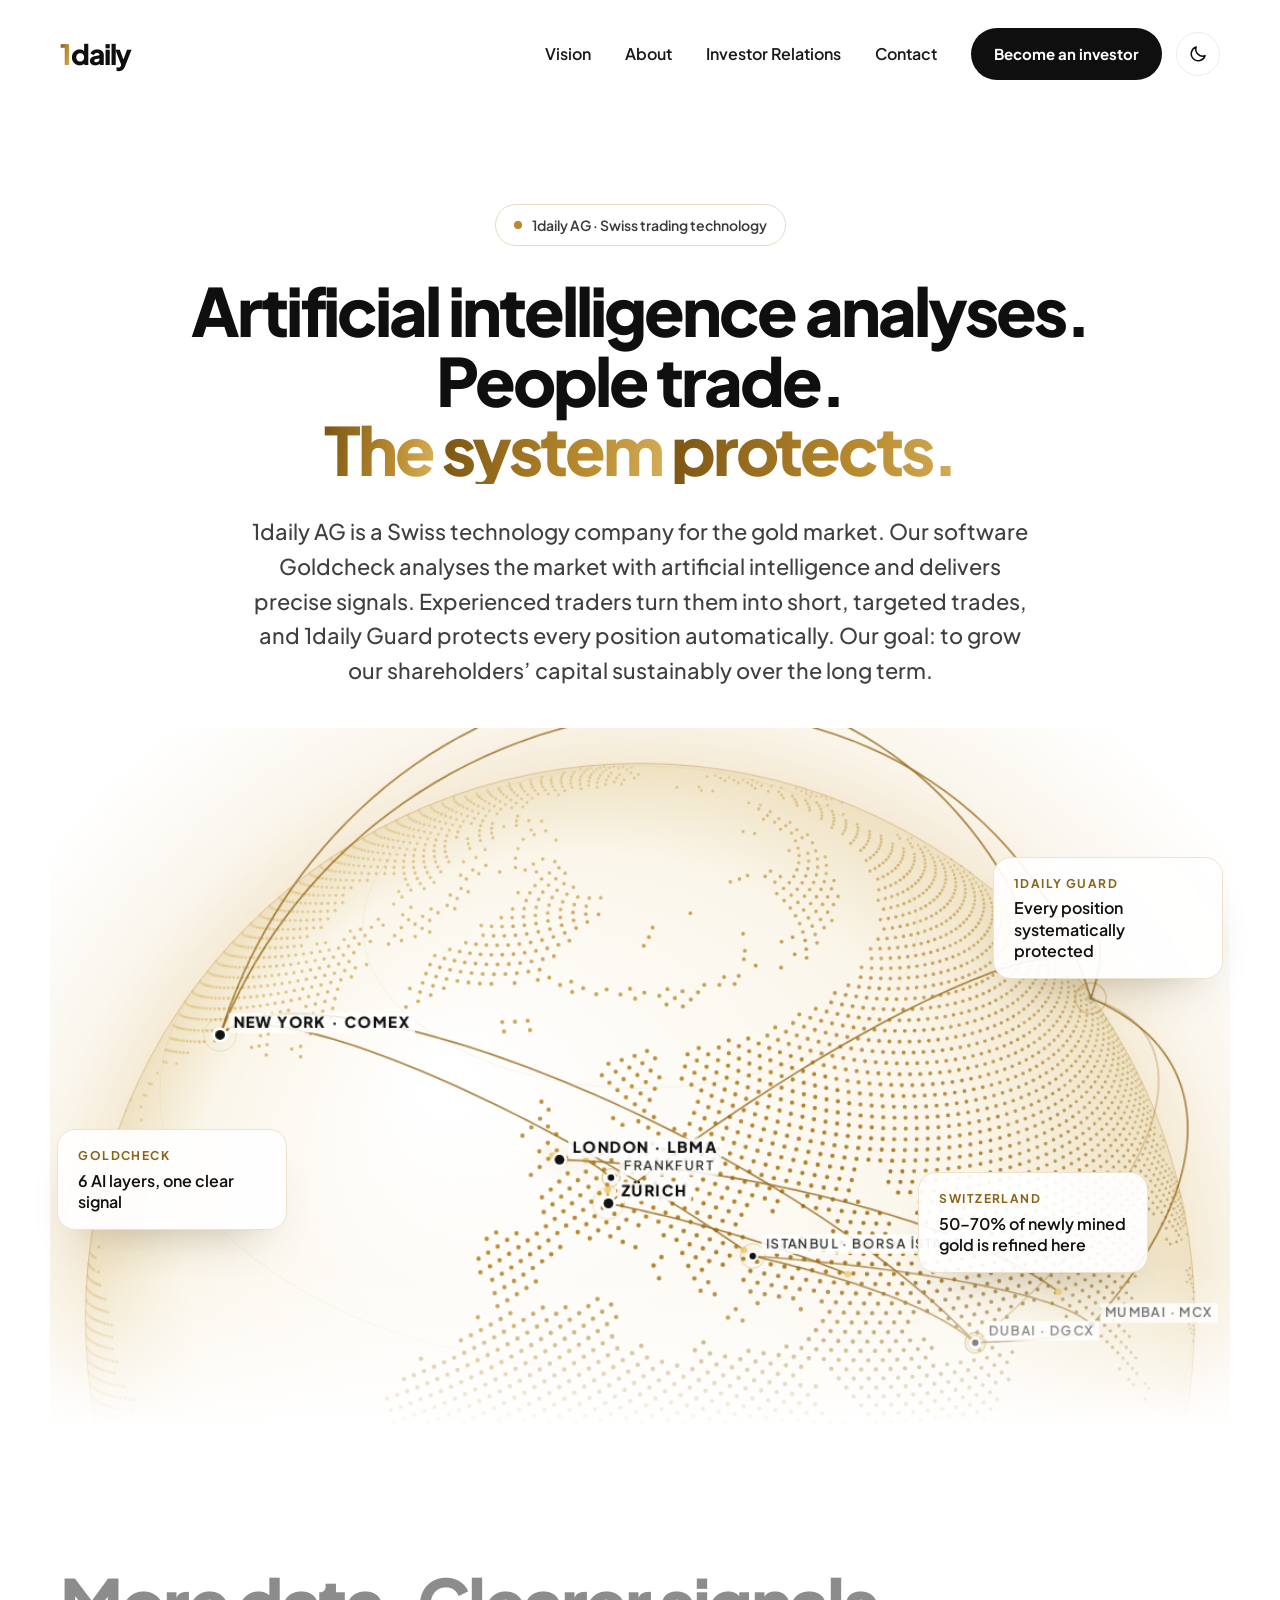
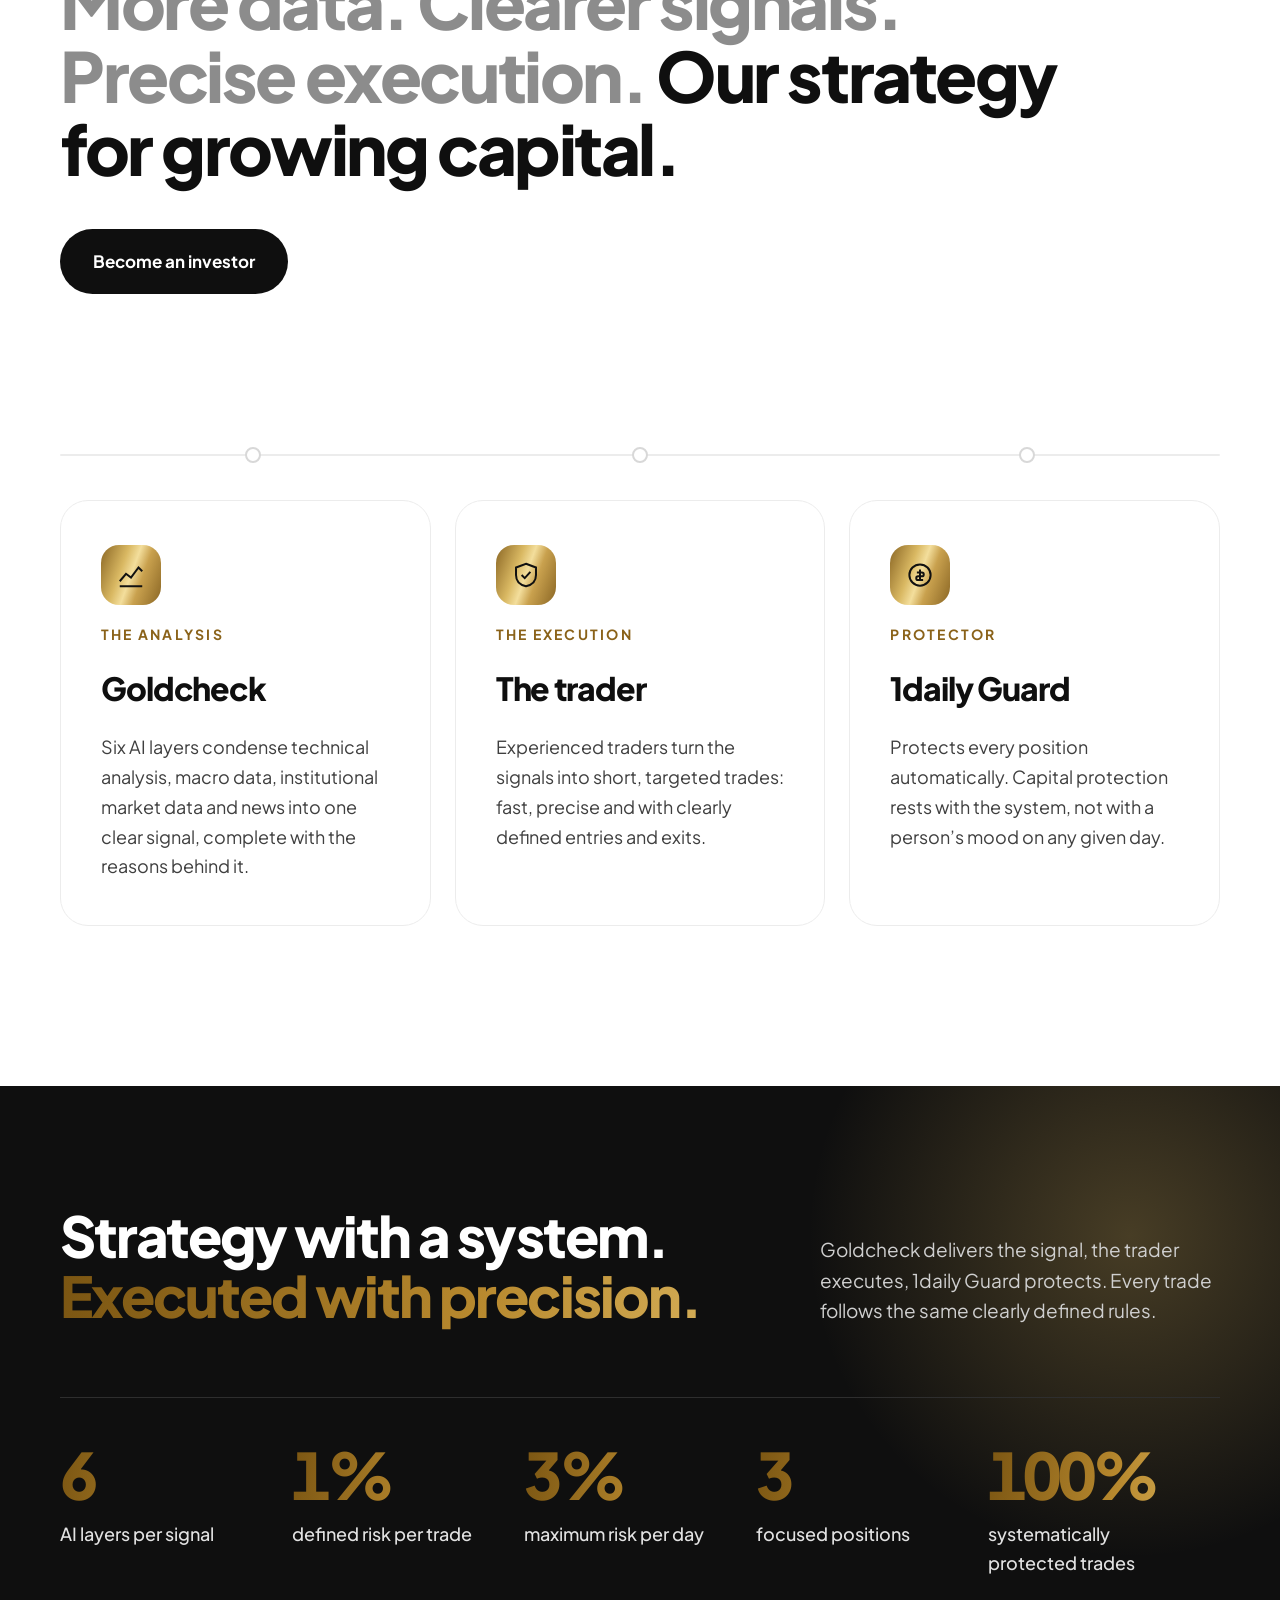
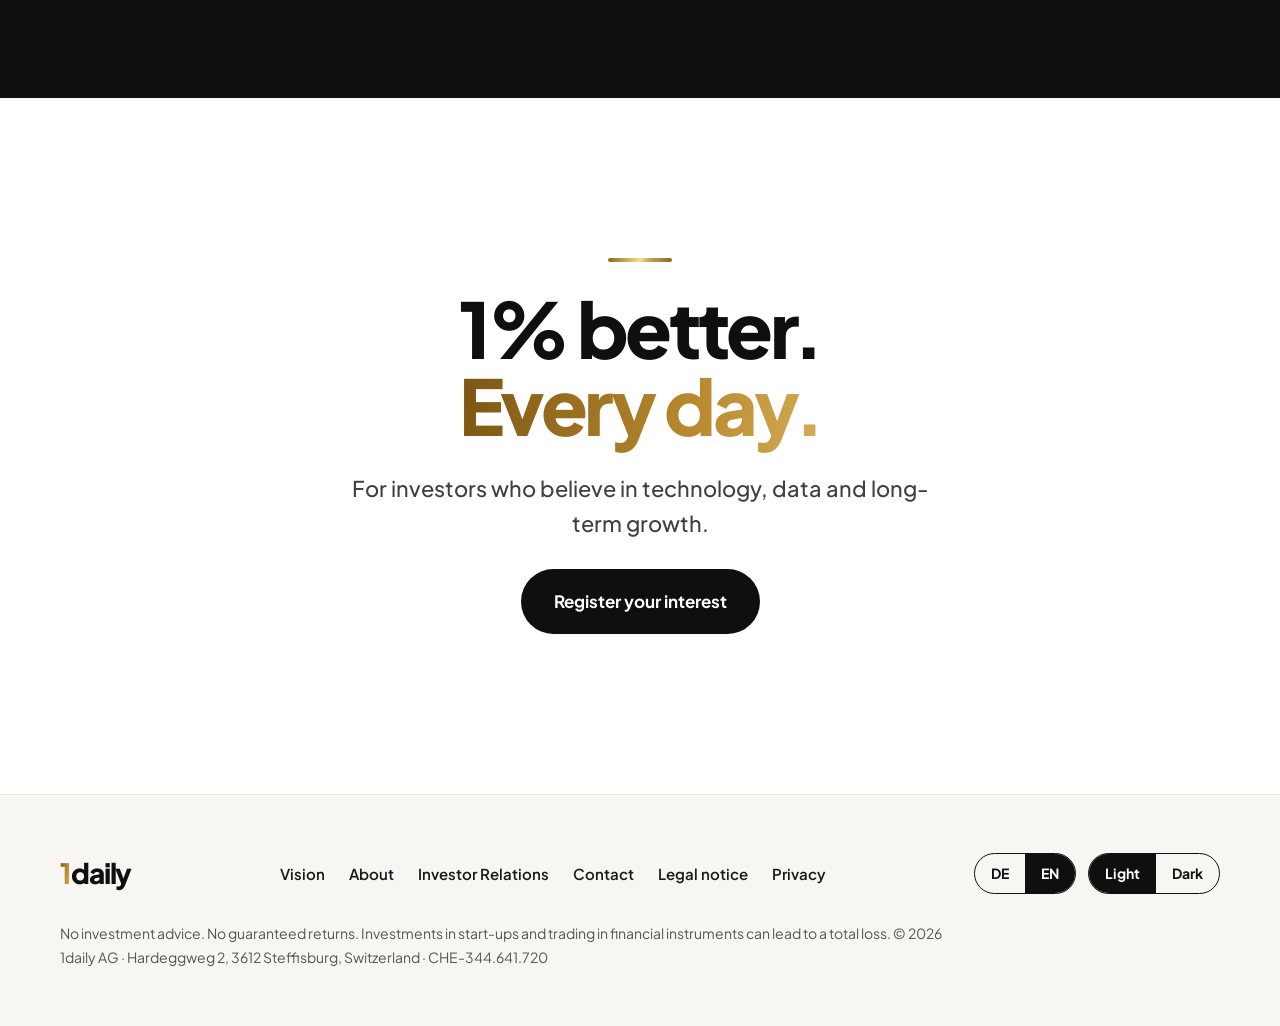
==== commit 8ab6f188: "Navigation «Investoren», Hinweis auf Businessplan samt Track-Record beim Formular Co-Authored-By: Cl" ====
--- a/en/index.html
+++ b/en/index.html
@@ -16,7 +16,7 @@
 <link rel="icon" href="../assets/img/favicon.svg" type="image/svg+xml">
 <link rel="preload" href="../assets/fonts/plus-jakarta-sans-latin-800-normal.woff2" as="font" type="font/woff2" crossorigin>
 <script>(function(){var d=document.documentElement,s=null;try{var q=new URLSearchParams(location.search).get("theme");if(q==="dark"||q==="light")localStorage.setItem("theme",q);s=localStorage.getItem("theme")}catch(e){}var dark=s?s==="dark":!!(window.matchMedia&&matchMedia("(prefers-color-scheme: dark)").matches);if(dark)d.setAttribute("data-theme","dark")})();</script>
-<link rel="stylesheet" href="../assets/css/style.css?v=10">
+<link rel="stylesheet" href="../assets/css/style.css?v=11">
 <link rel="stylesheet" href="../assets/css/dark.css?v=2">
 <script>
 /* Spracherkennung: Deutsch ist Standard; ohne Deutsch im Browser → Englisch. Manuelle Wahl hat Vorrang. */
--- a/assets/css/style.css
+++ b/assets/css/style.css
@@ -300,3 +300,6 @@
 html[data-theme="dark"] .theme-seg button[aria-pressed="true"]{color:#0A0A0A}
 html.theme-anim,html.theme-anim *{transition:background-color .45s ease,color .45s ease,border-color .45s ease!important}
 @media (max-width:860px){.hdr-right{gap:6px}.theme-toggle{width:42px;height:42px;border:0}}
+.ir-docs{list-style:none;margin:0;padding:0;display:flex;flex-direction:column;gap:12px}
+.ir-docs li{display:flex;align-items:center;gap:12px;font-size:17px;font-weight:600;color:var(--ink)}
+.ir-docs svg{flex:none;width:30px;height:30px;padding:6px;border-radius:50%;background:var(--gold-bg);color:#111}
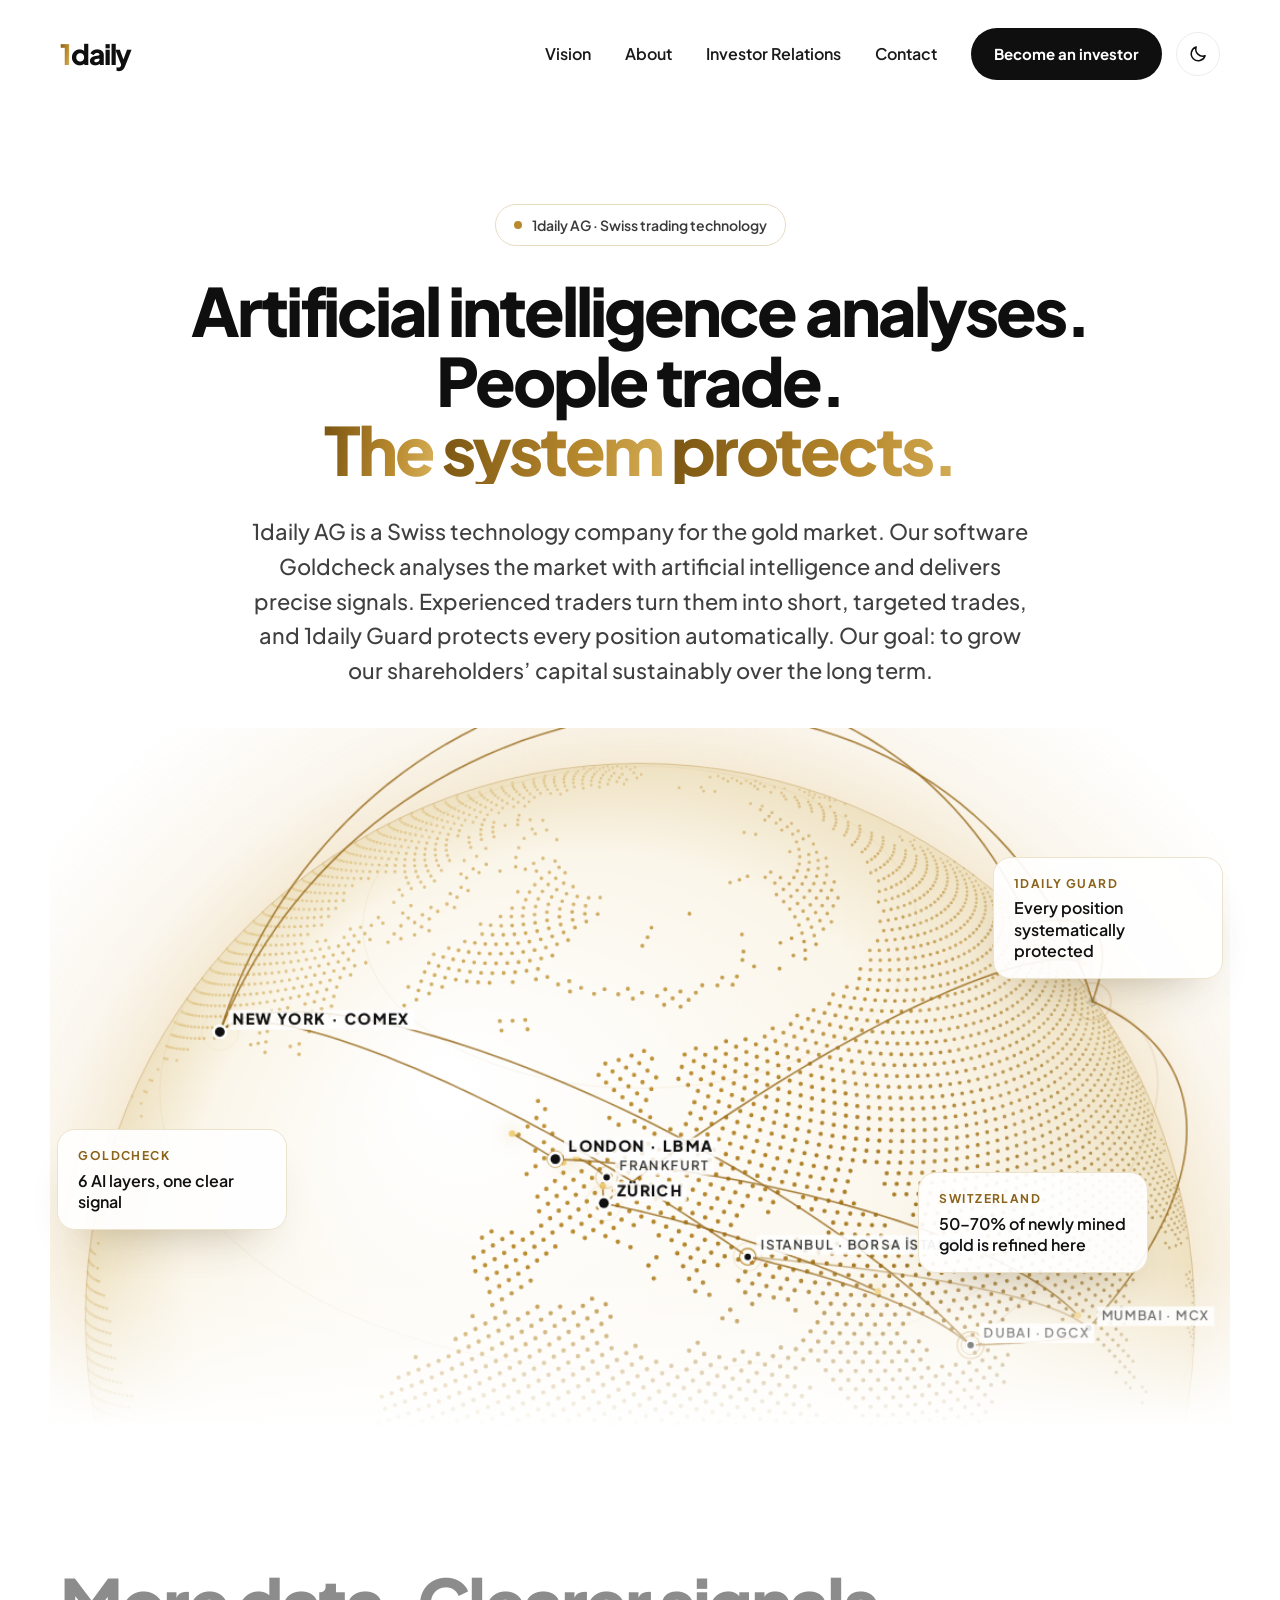
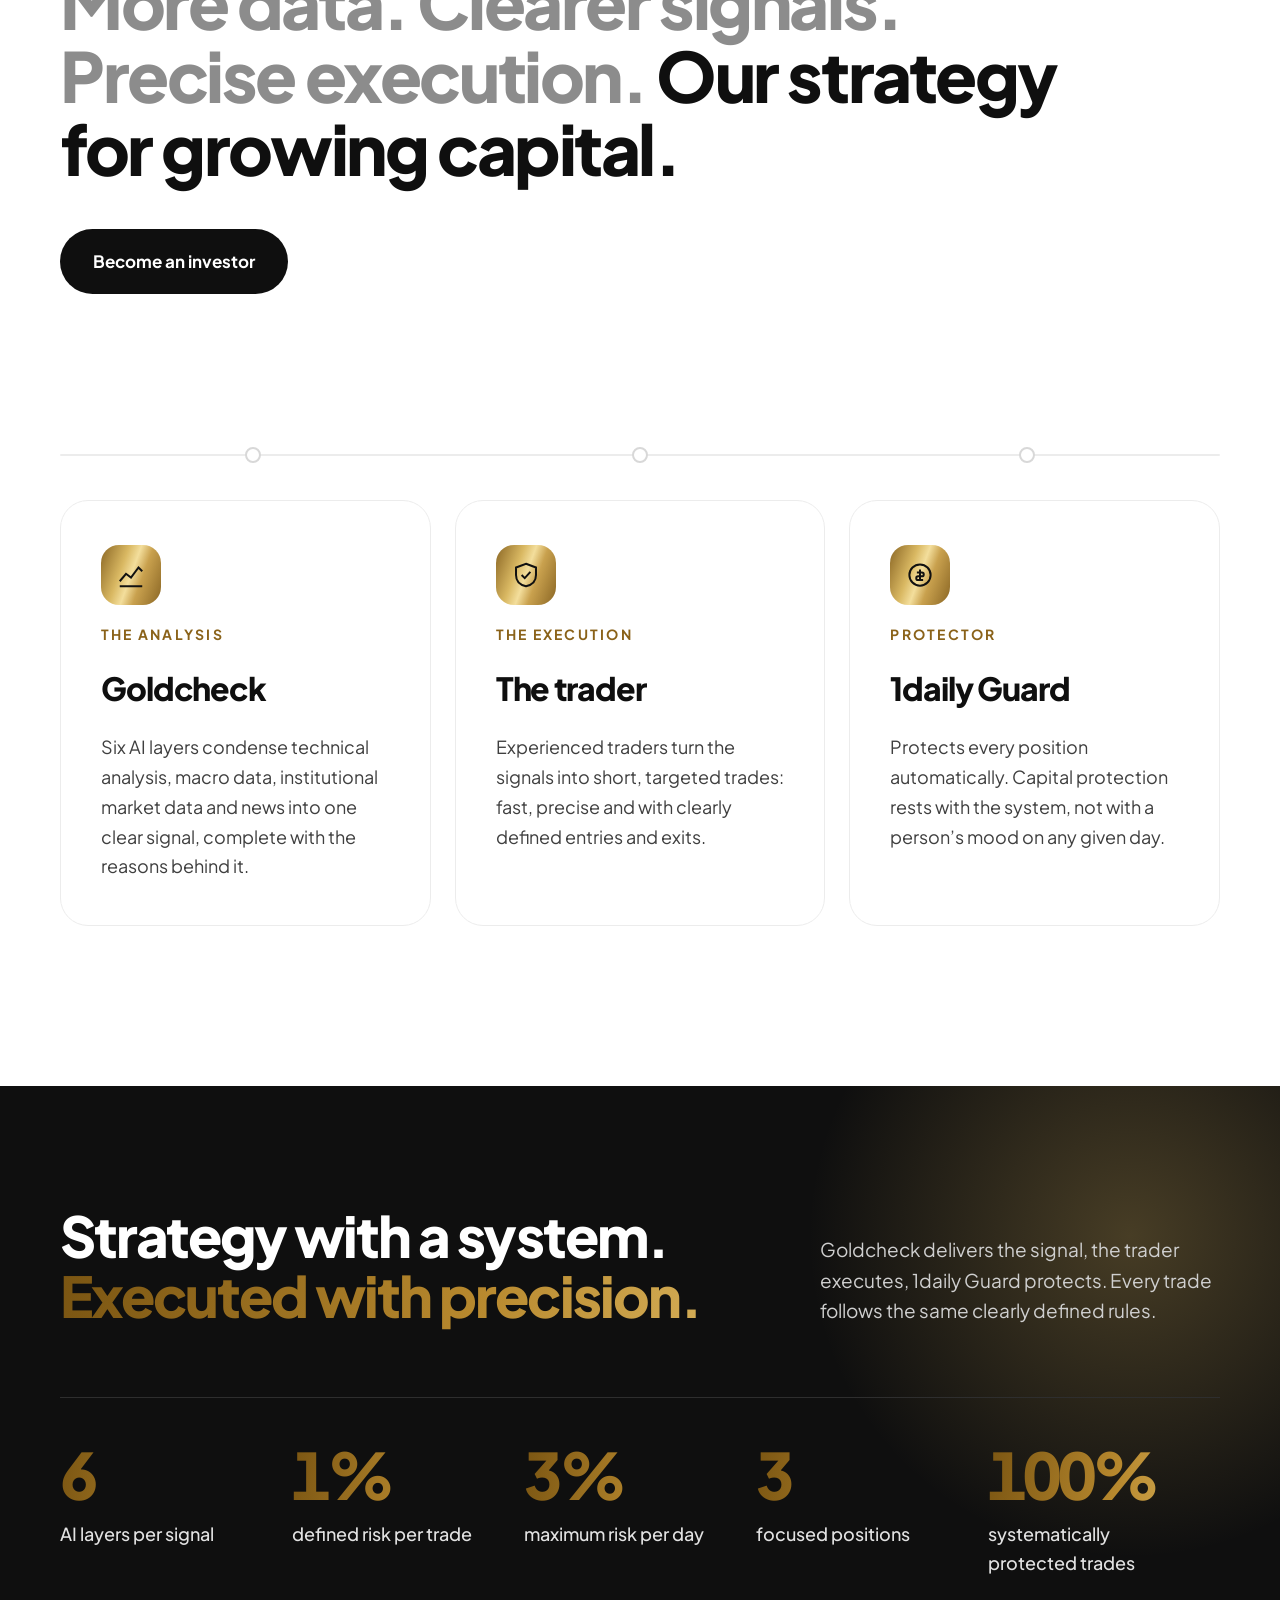
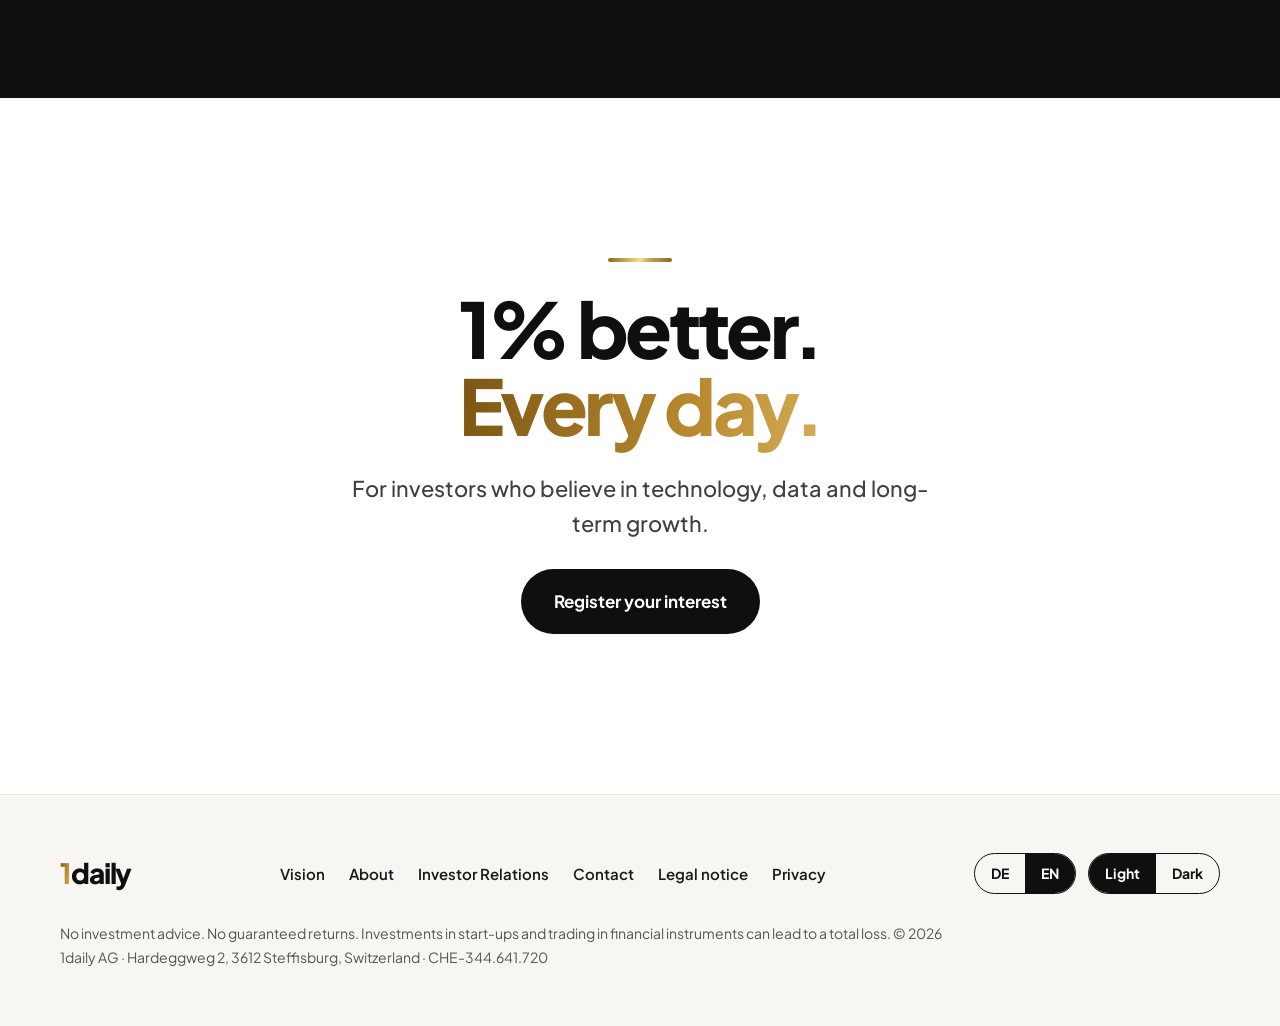
==== commit 6c0b969a: "Impressum/Faktenraster: 3 Spalten am Desktop, kein Überlappen der LEI Co-Authored-By: Claude Opus 5." ====
--- a/en/index.html
+++ b/en/index.html
@@ -16,7 +16,7 @@
 <link rel="icon" href="../assets/img/favicon.svg" type="image/svg+xml">
 <link rel="preload" href="../assets/fonts/plus-jakarta-sans-latin-800-normal.woff2" as="font" type="font/woff2" crossorigin>
 <script>(function(){var d=document.documentElement,s=null;try{var q=new URLSearchParams(location.search).get("theme");if(q==="dark"||q==="light")localStorage.setItem("theme",q);s=localStorage.getItem("theme")}catch(e){}var dark=s?s==="dark":!!(window.matchMedia&&matchMedia("(prefers-color-scheme: dark)").matches);if(dark)d.setAttribute("data-theme","dark")})();</script>
-<link rel="stylesheet" href="../assets/css/style.css?v=11">
+<link rel="stylesheet" href="../assets/css/style.css?v=12">
 <link rel="stylesheet" href="../assets/css/dark.css?v=2">
 <script>
 /* Spracherkennung: Deutsch ist Standard; ohne Deutsch im Browser → Englisch. Manuelle Wahl hat Vorrang. */
--- a/assets/css/style.css
+++ b/assets/css/style.css
@@ -303,3 +303,10 @@
 .ir-docs{list-style:none;margin:0;padding:0;display:flex;flex-direction:column;gap:12px}
 .ir-docs li{display:flex;align-items:center;gap:12px;font-size:17px;font-weight:600;color:var(--ink)}
 .ir-docs svg{flex:none;width:30px;height:30px;padding:6px;border-radius:50%;background:var(--gold-bg);color:#111}
+
+/* Faktenraster (Impressum, Über uns): 3 Spalten Desktop, 2 Tablet, 1 Handy */
+.facts{grid-template-columns:repeat(3,minmax(0,1fr));column-gap:40px}
+.facts>div{padding:28px 0}
+.facts dd{overflow-wrap:anywhere;font-variant-numeric:tabular-nums}
+@media (max-width:1000px){.facts{grid-template-columns:repeat(2,minmax(0,1fr))}}
+@media (max-width:600px){.facts{grid-template-columns:1fr}.facts>div{padding:20px 0}}
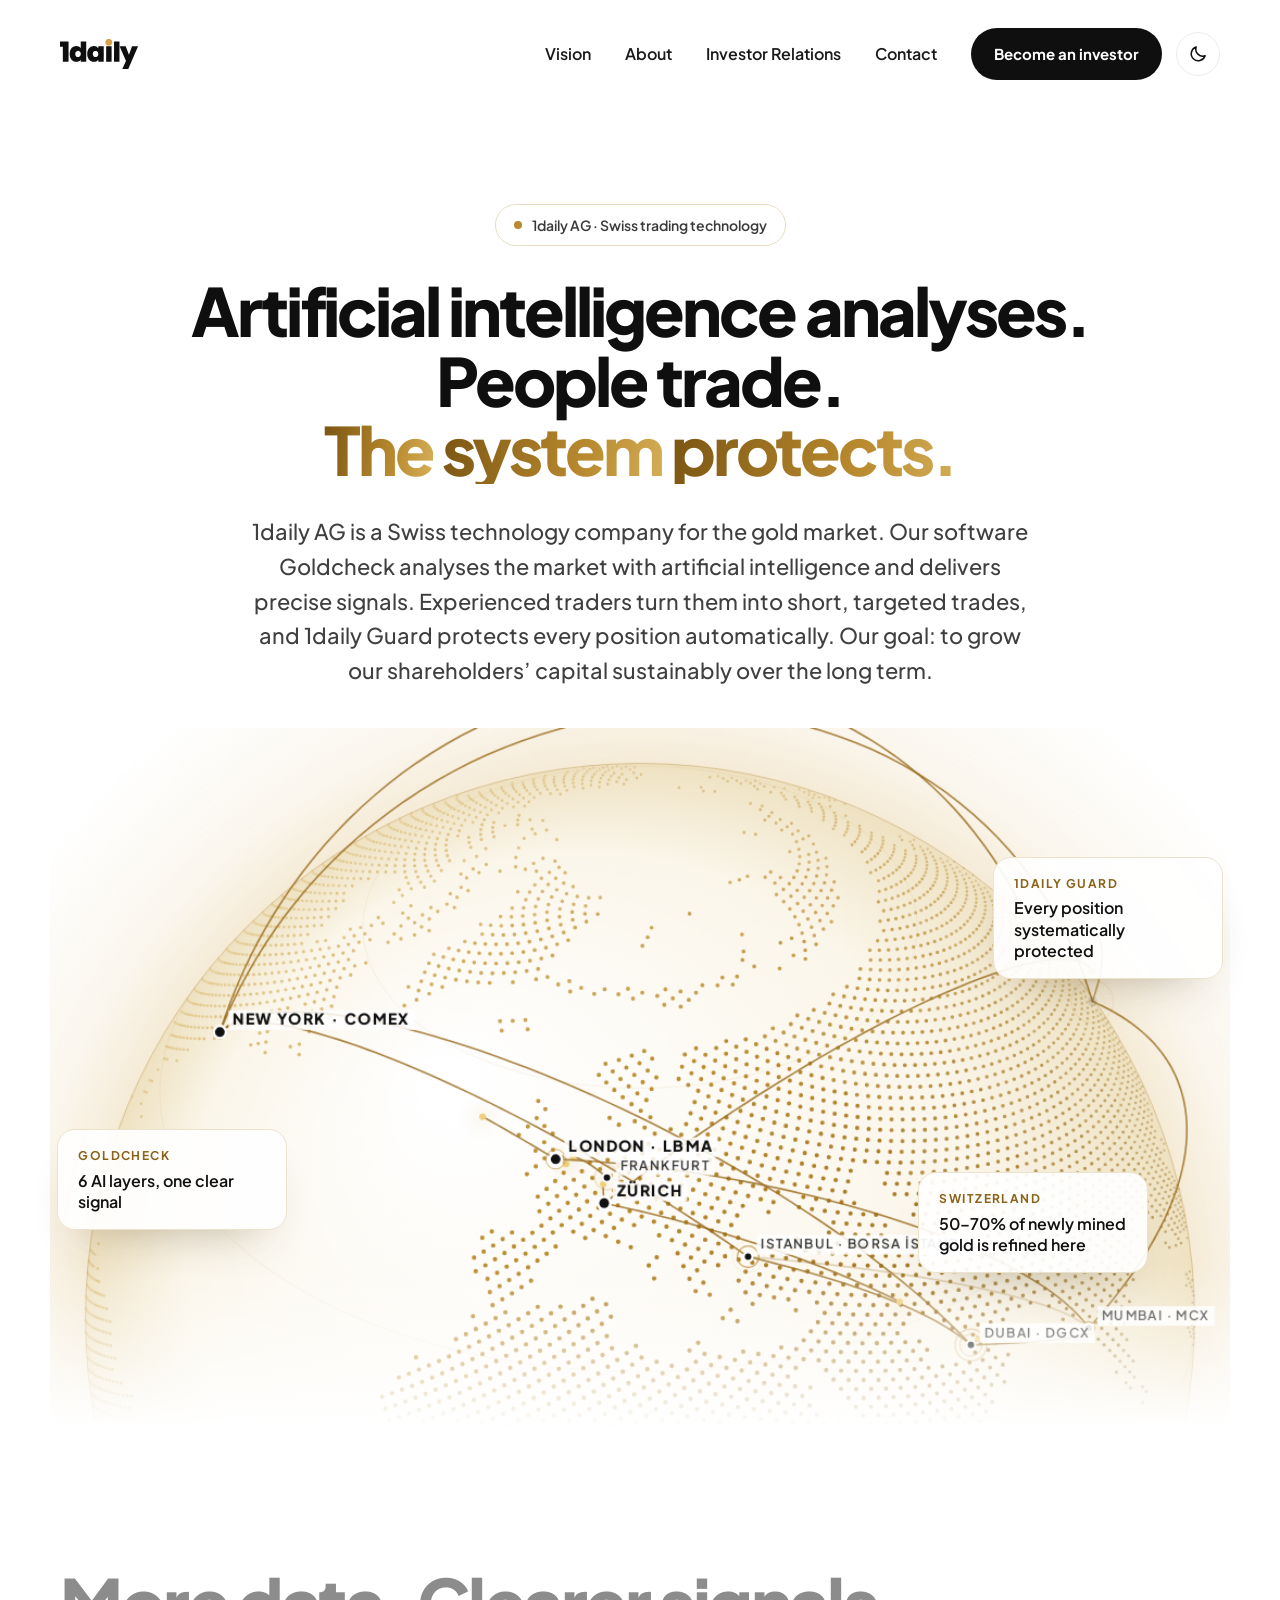
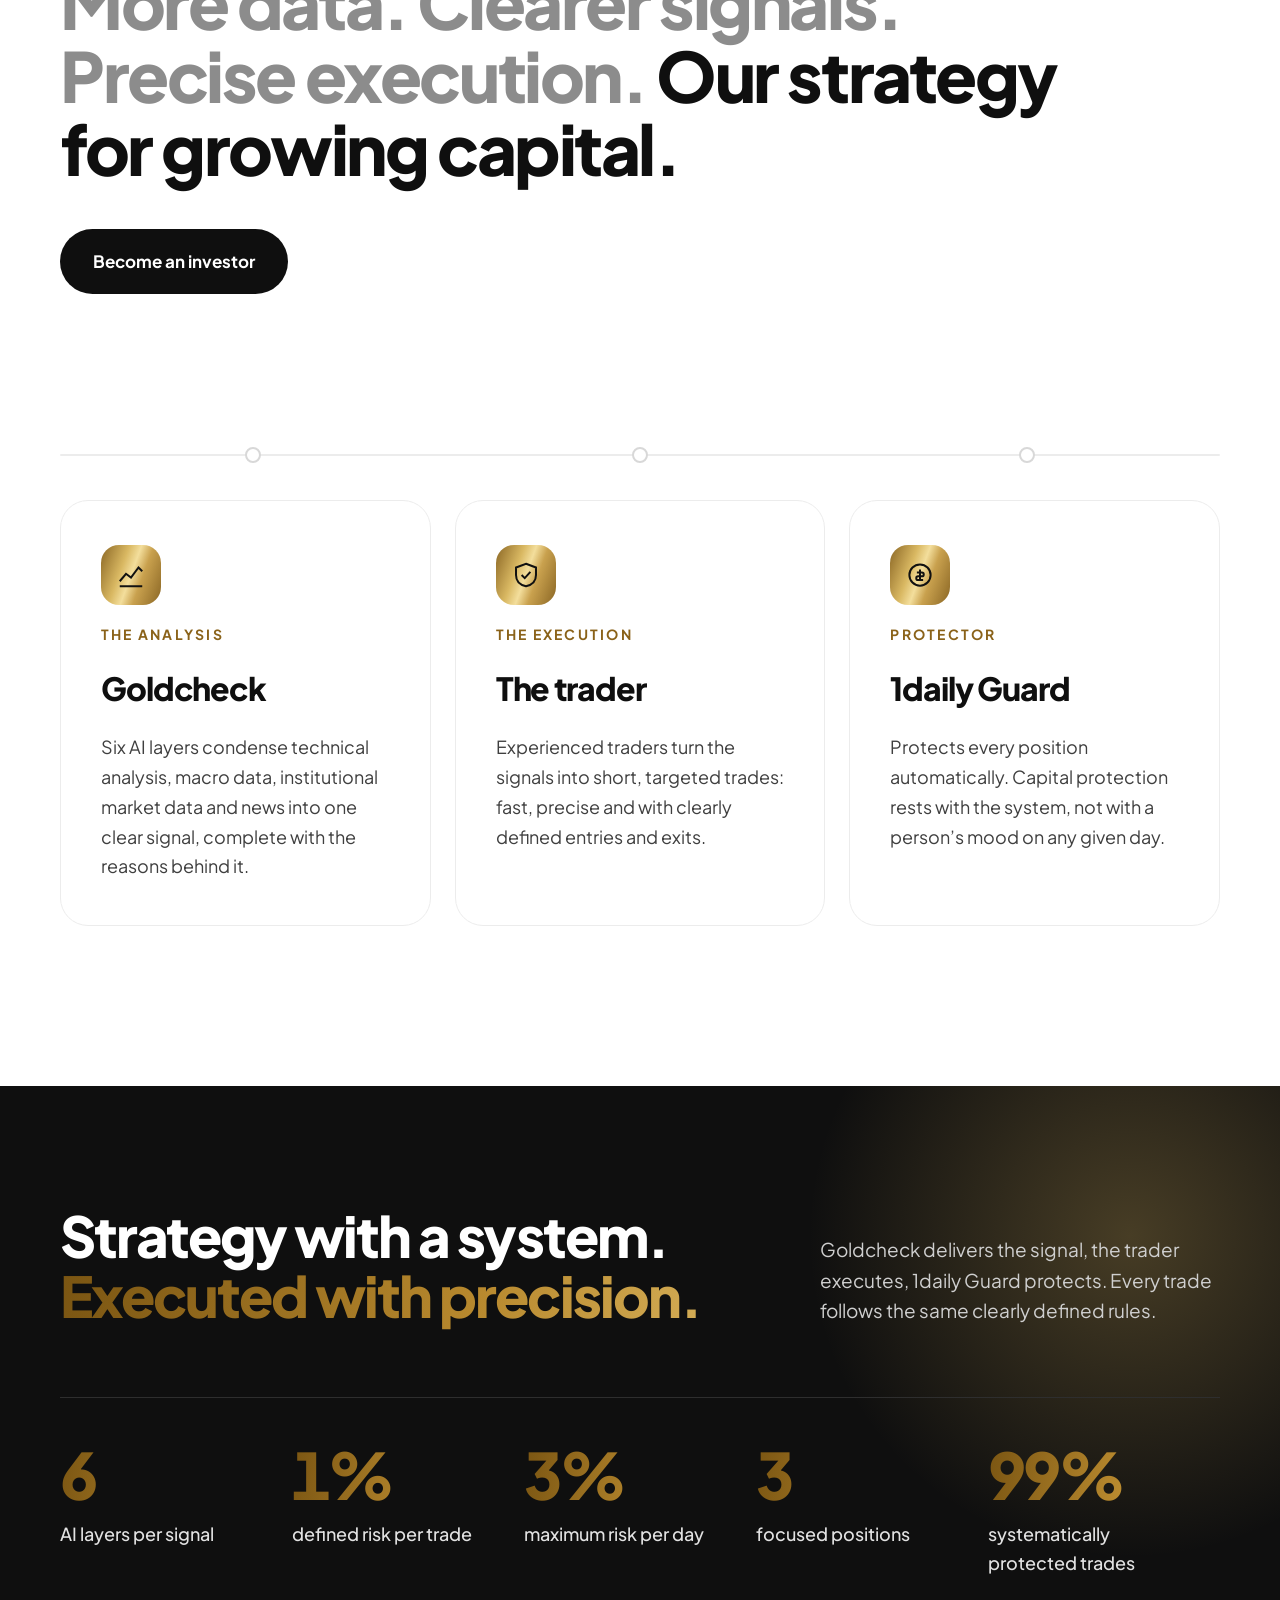
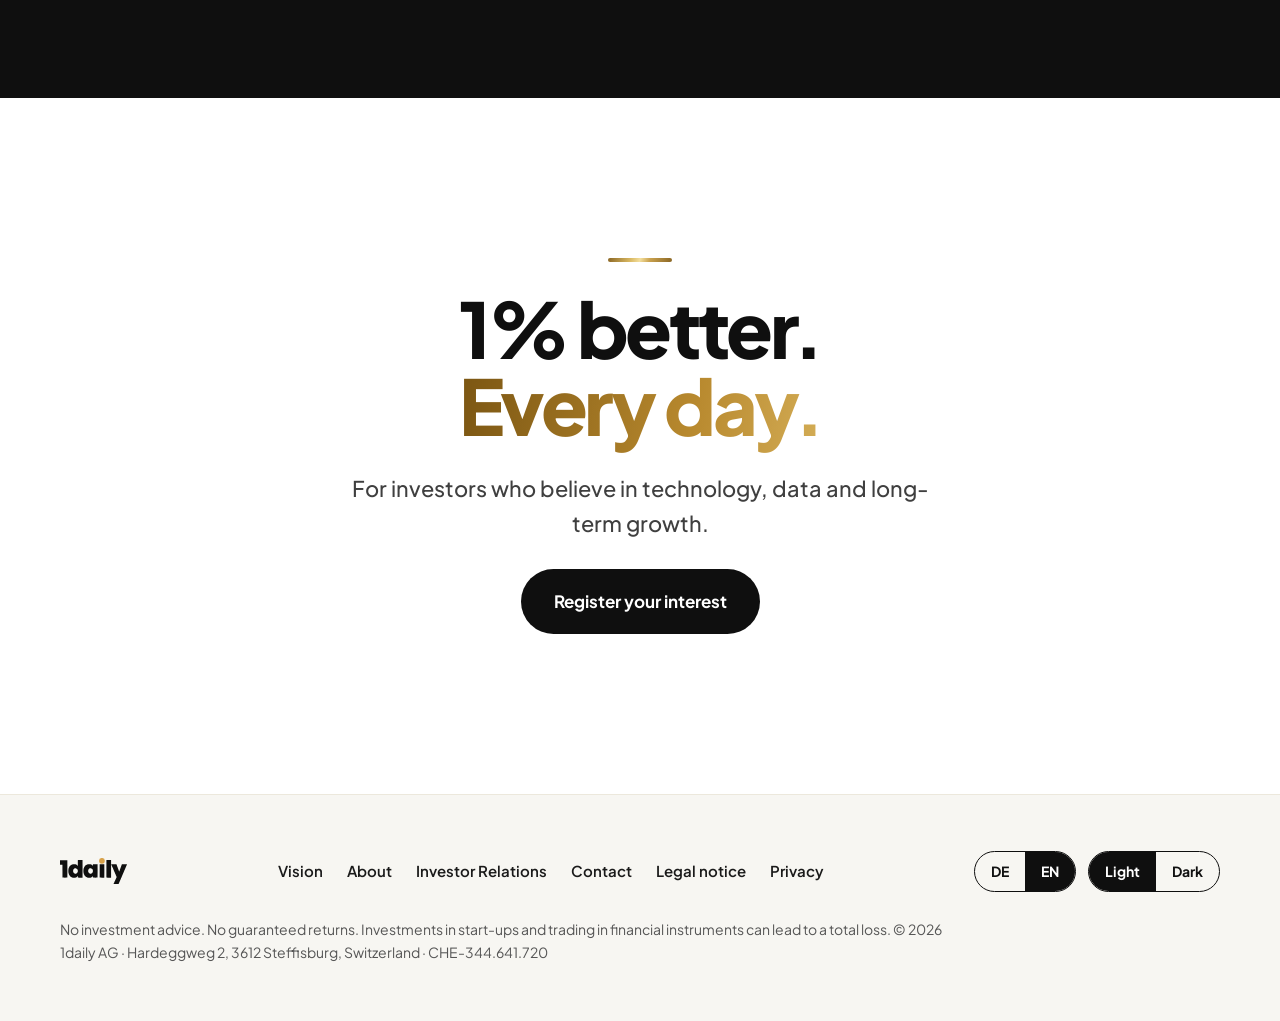
==== commit a433ceb2: "Original-Logo als Vektor (hell/dunkel), neues App-Icon, Favicons und Link-Vorschaubild Co-Authored-B" ====
--- a/en/index.html
+++ b/en/index.html
@@ -9,14 +9,20 @@
 <meta property="og:title" content="1daily AG | Swiss trading technology for the gold market">
 <meta property="og:description" content="1daily AG combines artificial intelligence, experienced traders and systematic capital protection for long-term, sustainable capital growth in the gold market.">
 <meta property="og:locale" content="en_GB">
+<meta property="og:image" content="https://schmid-business-solutions.github.io/1daily-website/assets/img/og-image.jpg">
+<meta property="og:image:width" content="1200">
+<meta property="og:image:height" content="630">
+<meta name="twitter:card" content="summary_large_image">
 <meta name="theme-color" content="#FFFFFF">
 <link rel="alternate" hreflang="de" href="../index.html">
 <link rel="alternate" hreflang="en" href="index.html">
 <link rel="alternate" hreflang="x-default" href="../index.html">
 <link rel="icon" href="../assets/img/favicon.svg" type="image/svg+xml">
+<link rel="icon" href="../assets/img/favicon-32.png" sizes="32x32" type="image/png">
+<link rel="apple-touch-icon" href="../assets/img/apple-touch-icon.png">
 <link rel="preload" href="../assets/fonts/plus-jakarta-sans-latin-800-normal.woff2" as="font" type="font/woff2" crossorigin>
 <script>(function(){var d=document.documentElement,s=null;try{var q=new URLSearchParams(location.search).get("theme");if(q==="dark"||q==="light")localStorage.setItem("theme",q);s=localStorage.getItem("theme")}catch(e){}var dark=s?s==="dark":!!(window.matchMedia&&matchMedia("(prefers-color-scheme: dark)").matches);if(dark)d.setAttribute("data-theme","dark")})();</script>
-<link rel="stylesheet" href="../assets/css/style.css?v=12">
+<link rel="stylesheet" href="../assets/css/style.css?v=13">
 <link rel="stylesheet" href="../assets/css/dark.css?v=2">
 <script>
 /* Spracherkennung: Deutsch ist Standard; ohne Deutsch im Browser → Englisch. Manuelle Wahl hat Vorrang. */
@@ -29,12 +35,12 @@
 <body>
 <a class="skip" href="#main">Skip to content</a>
 <header class="site-header"><div class="wrap">
-<a class="wordmark" href="index.html" aria-label="1daily AG, home"><span class="gold">1</span>daily</a>
+<a class="wordmark" href="index.html" aria-label="1daily AG, home"><img class="logo logo-l" src="../assets/img/logo-1daily.svg" alt="" width="78" height="30"><img class="logo logo-d" src="../assets/img/logo-1daily-white.svg" alt="" width="78" height="30"></a>
 <div class="hdr-right"><nav class="nav" aria-label="Main navigation"><a class="nl" href="vision.html">Vision</a><a class="nl" href="about.html">About</a><a class="nl" href="investor-relations.html">Investor Relations</a><a class="nl" href="contact.html">Contact</a><a class="btn btn-dark btn-sm" href="investor-relations.html#form">Become an investor</a></nav>
 <button class="theme-toggle" type="button" data-theme-toggle aria-label="Switch colour scheme" title="Switch colour scheme"><svg class="ic-moon" width="20" height="20" viewBox="0 0 24 24" fill="none" stroke="currentColor" stroke-width="1.8" stroke-linecap="round" stroke-linejoin="round" aria-hidden="true"><path d="M20.5 14.2A8.5 8.5 0 0 1 9.8 3.5a8.5 8.5 0 1 0 10.7 10.7z"/></svg><svg class="ic-sun" width="20" height="20" viewBox="0 0 24 24" fill="none" stroke="currentColor" stroke-width="1.8" stroke-linecap="round" aria-hidden="true"><circle cx="12" cy="12" r="4.2"/><path d="M12 2.5v2.2M12 19.3v2.2M4.6 4.6l1.6 1.6M17.8 17.8l1.6 1.6M2.5 12h2.2M19.3 12h2.2M4.6 19.4l1.6-1.6M17.8 6.2l1.6-1.6"/></svg></button><button class="burger" type="button" data-menu="open" aria-label="Open menu" aria-expanded="false" aria-controls="mmenu"><svg width="28" height="28" viewBox="0 0 28 28" fill="none" stroke-width="2.2" stroke-linecap="round" aria-hidden="true"><defs><linearGradient id="bgold" x1="0" y1="0" x2="1" y2="0"><stop offset="0" stop-color="#8A6624"/><stop offset=".55" stop-color="#D9B862"/><stop offset="1" stop-color="#B8892E"/></linearGradient></defs><path stroke="url(#bgold)" d="M4 8h20M10 14h14M16 20h8"/></svg></button></div>
 </div></header>
 <div class="mmenu" id="mmenu" role="dialog" aria-modal="true" aria-label="Menu">
-<div class="mmenu-top"><a class="wordmark" href="index.html" aria-label="1daily AG, home"><span class="gold">1</span>daily</a><button class="burger close" style="display:inline-flex" type="button" data-menu="close" aria-label="Close menu"><svg width="22" height="22" viewBox="0 0 24 24" fill="none" stroke="#0F0F0F" stroke-width="2" stroke-linecap="round" aria-hidden="true"><path d="M6 6l12 12M18 6L6 18"/></svg></button></div>
+<div class="mmenu-top"><a class="wordmark" href="index.html" aria-label="1daily AG, home"><img class="logo logo-l" src="../assets/img/logo-1daily.svg" alt="" width="78" height="30"><img class="logo logo-d" src="../assets/img/logo-1daily-white.svg" alt="" width="78" height="30"></a><button class="burger close" style="display:inline-flex" type="button" data-menu="close" aria-label="Close menu"><svg width="22" height="22" viewBox="0 0 24 24" fill="none" stroke="#0F0F0F" stroke-width="2" stroke-linecap="round" aria-hidden="true"><path d="M6 6l12 12M18 6L6 18"/></svg></button></div>
 <nav aria-label="Mobile navigation"><a href="vision.html">Vision<svg width="22" height="22" viewBox="0 0 24 24" fill="none" stroke="#8A6219" stroke-width="2" aria-hidden="true"><path d="M5 12h14M13 6l6 6-6 6"/></svg></a><a href="about.html">About<svg width="22" height="22" viewBox="0 0 24 24" fill="none" stroke="#8A6219" stroke-width="2" aria-hidden="true"><path d="M5 12h14M13 6l6 6-6 6"/></svg></a><a href="investor-relations.html">Investor Relations<svg width="22" height="22" viewBox="0 0 24 24" fill="none" stroke="#8A6219" stroke-width="2" aria-hidden="true"><path d="M5 12h14M13 6l6 6-6 6"/></svg></a><a href="contact.html">Contact<svg width="22" height="22" viewBox="0 0 24 24" fill="none" stroke="#8A6219" stroke-width="2" aria-hidden="true"><path d="M5 12h14M13 6l6 6-6 6"/></svg></a></nav>
 <div class="mmenu-bottom"><a class="btn btn-gold" href="investor-relations.html#form">Become an investor</a>
 <div class="lang" style="align-self:center" aria-label="Language"><a href="../index.html" data-lang="de" hreflang="de" lang="de">Deutsch</a><a href="index.html" data-lang="en" hreflang="en" lang="en" aria-current="true">English</a></div>
@@ -72,7 +78,7 @@
 </section>
 </main>
 <footer class="site-footer"><div class="wrap">
-<div class="foot-top"><a class="wordmark" href="index.html" aria-label="1daily AG, home"><span class="gold">1</span>daily</a>
+<div class="foot-top"><a class="wordmark" href="index.html" aria-label="1daily AG, home"><img class="logo logo-l" src="../assets/img/logo-1daily.svg" alt="" width="78" height="30"><img class="logo logo-d" src="../assets/img/logo-1daily-white.svg" alt="" width="78" height="30"></a>
 <nav class="foot-nav" aria-label="Footer"><a href="vision.html">Vision</a><a href="about.html">About</a><a href="investor-relations.html">Investor Relations</a><a href="contact.html">Contact</a><a href="contact.html#impressum">Legal notice</a><a href="privacy.html">Privacy</a></nav>
 <div class="foot-switch"><div class="lang" role="group" aria-label="Choose language"><a href="../index.html" data-lang="de" hreflang="de" lang="de">DE</a><a href="index.html" data-lang="en" hreflang="en" lang="en" aria-current="true">EN</a></div><div class="lang theme-seg" role="group" aria-label="Colour scheme"><button type="button" data-theme-set="light">Light</button><button type="button" data-theme-set="dark">Dark</button></div></div></div>
 <p class="foot-legal">No investment advice. No guaranteed returns. Investments in start-ups and trading in financial instruments can lead to a total loss. © 2026 1daily AG · Hardeggweg 2, 3612 Steffisburg, Switzerland · CHE-344.641.720</p>
--- a/assets/css/style.css
+++ b/assets/css/style.css
@@ -310,3 +310,12 @@
 .facts dd{overflow-wrap:anywhere;font-variant-numeric:tabular-nums}
 @media (max-width:1000px){.facts{grid-template-columns:repeat(2,minmax(0,1fr))}}
 @media (max-width:600px){.facts{grid-template-columns:1fr}.facts>div{padding:20px 0}}
+
+/* Logo (Wortmarke) – hell/dunkel */
+.wordmark{display:inline-flex;align-items:center;line-height:0}
+.wordmark .logo{height:30px;width:auto;display:block}
+.wordmark .logo-d{display:none}
+html[data-theme="dark"] .wordmark .logo-l{display:none}
+html[data-theme="dark"] .wordmark .logo-d{display:block}
+.site-footer .wordmark .logo{height:26px}
+@media (max-width:860px){.wordmark .logo{height:27px}}
